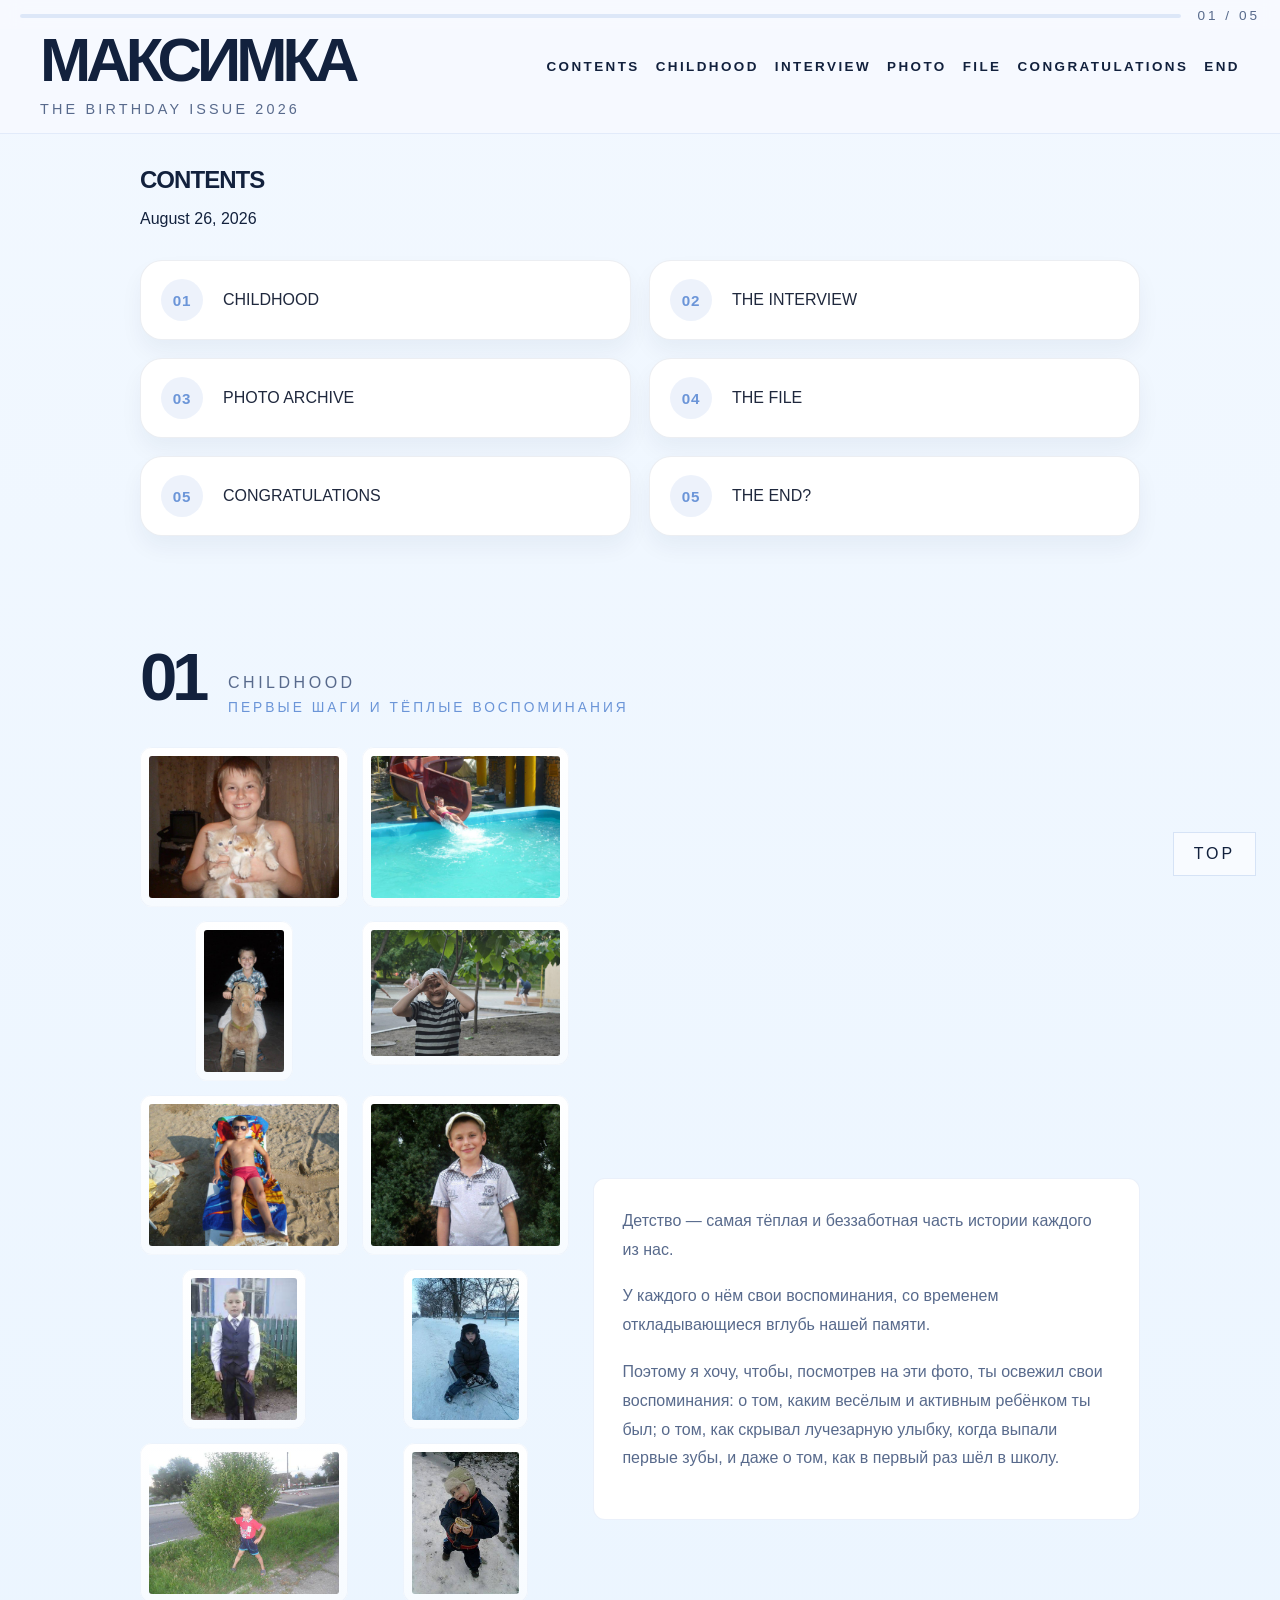
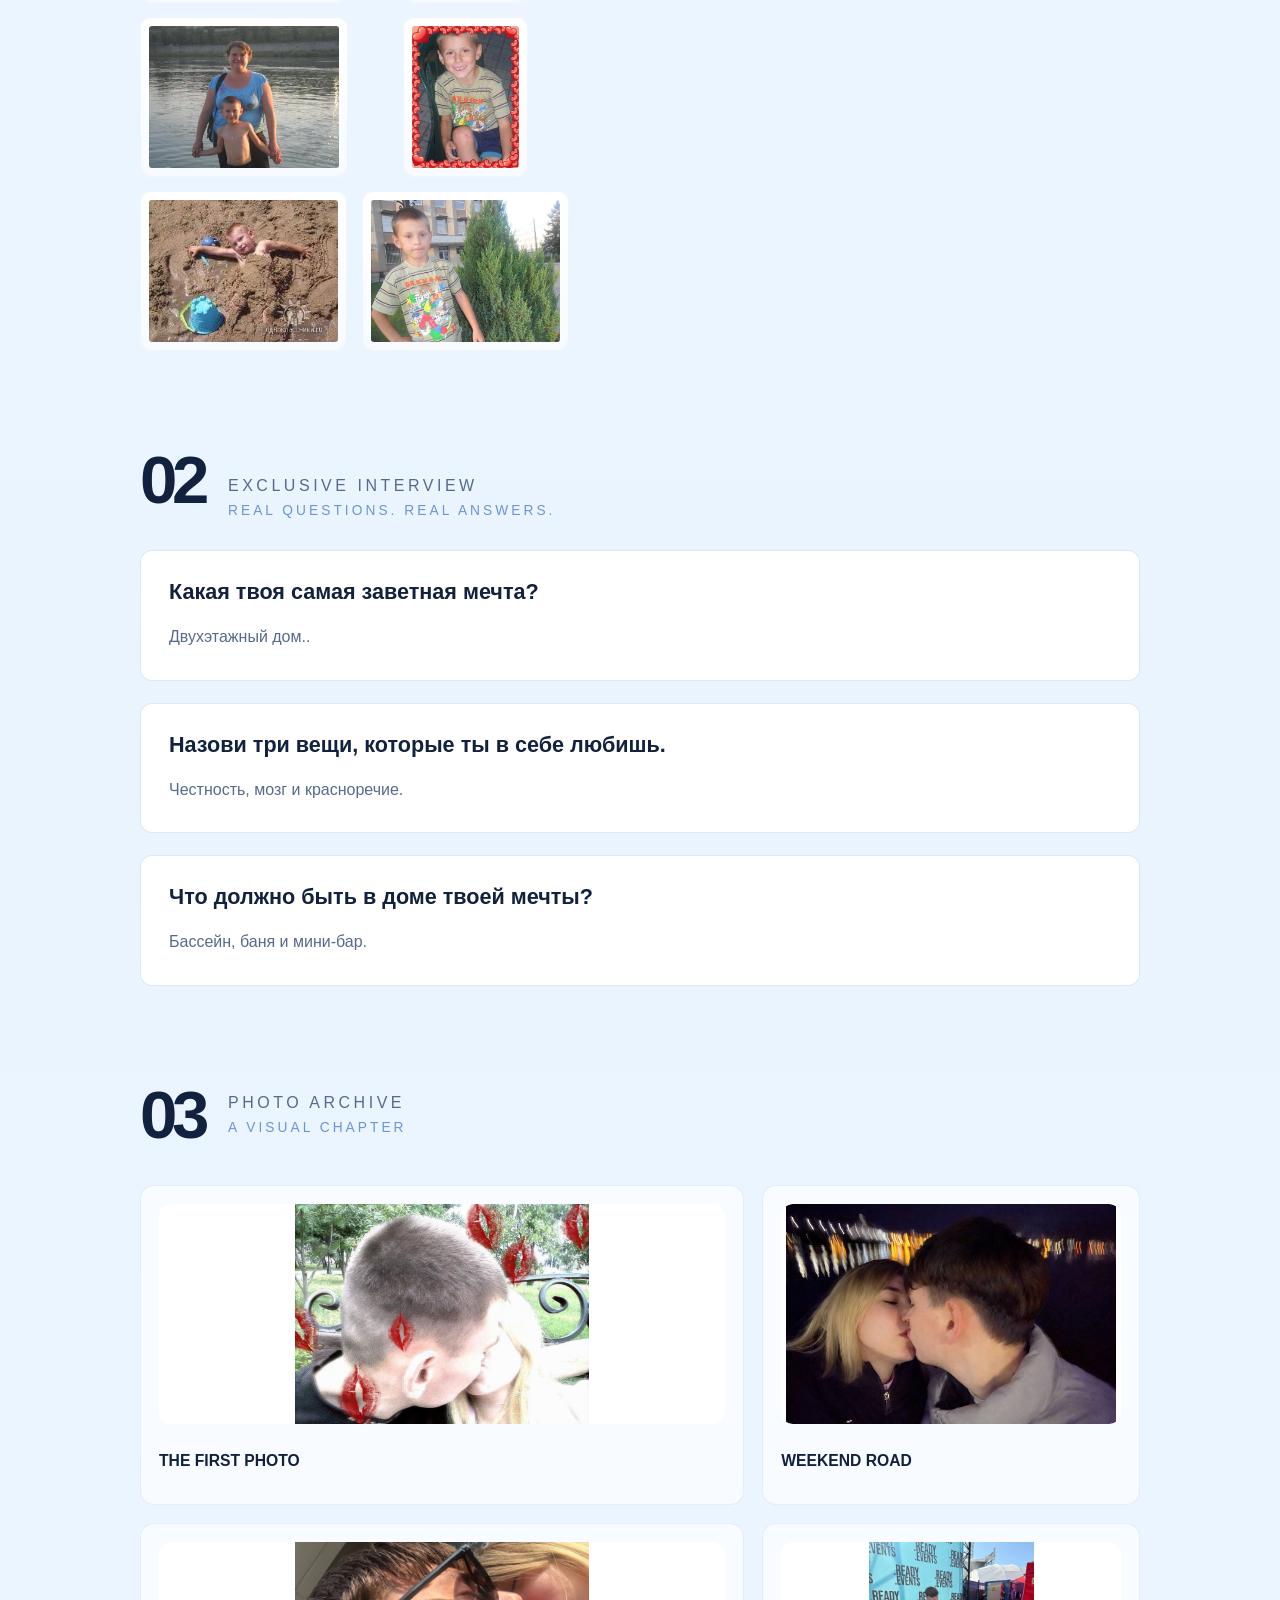
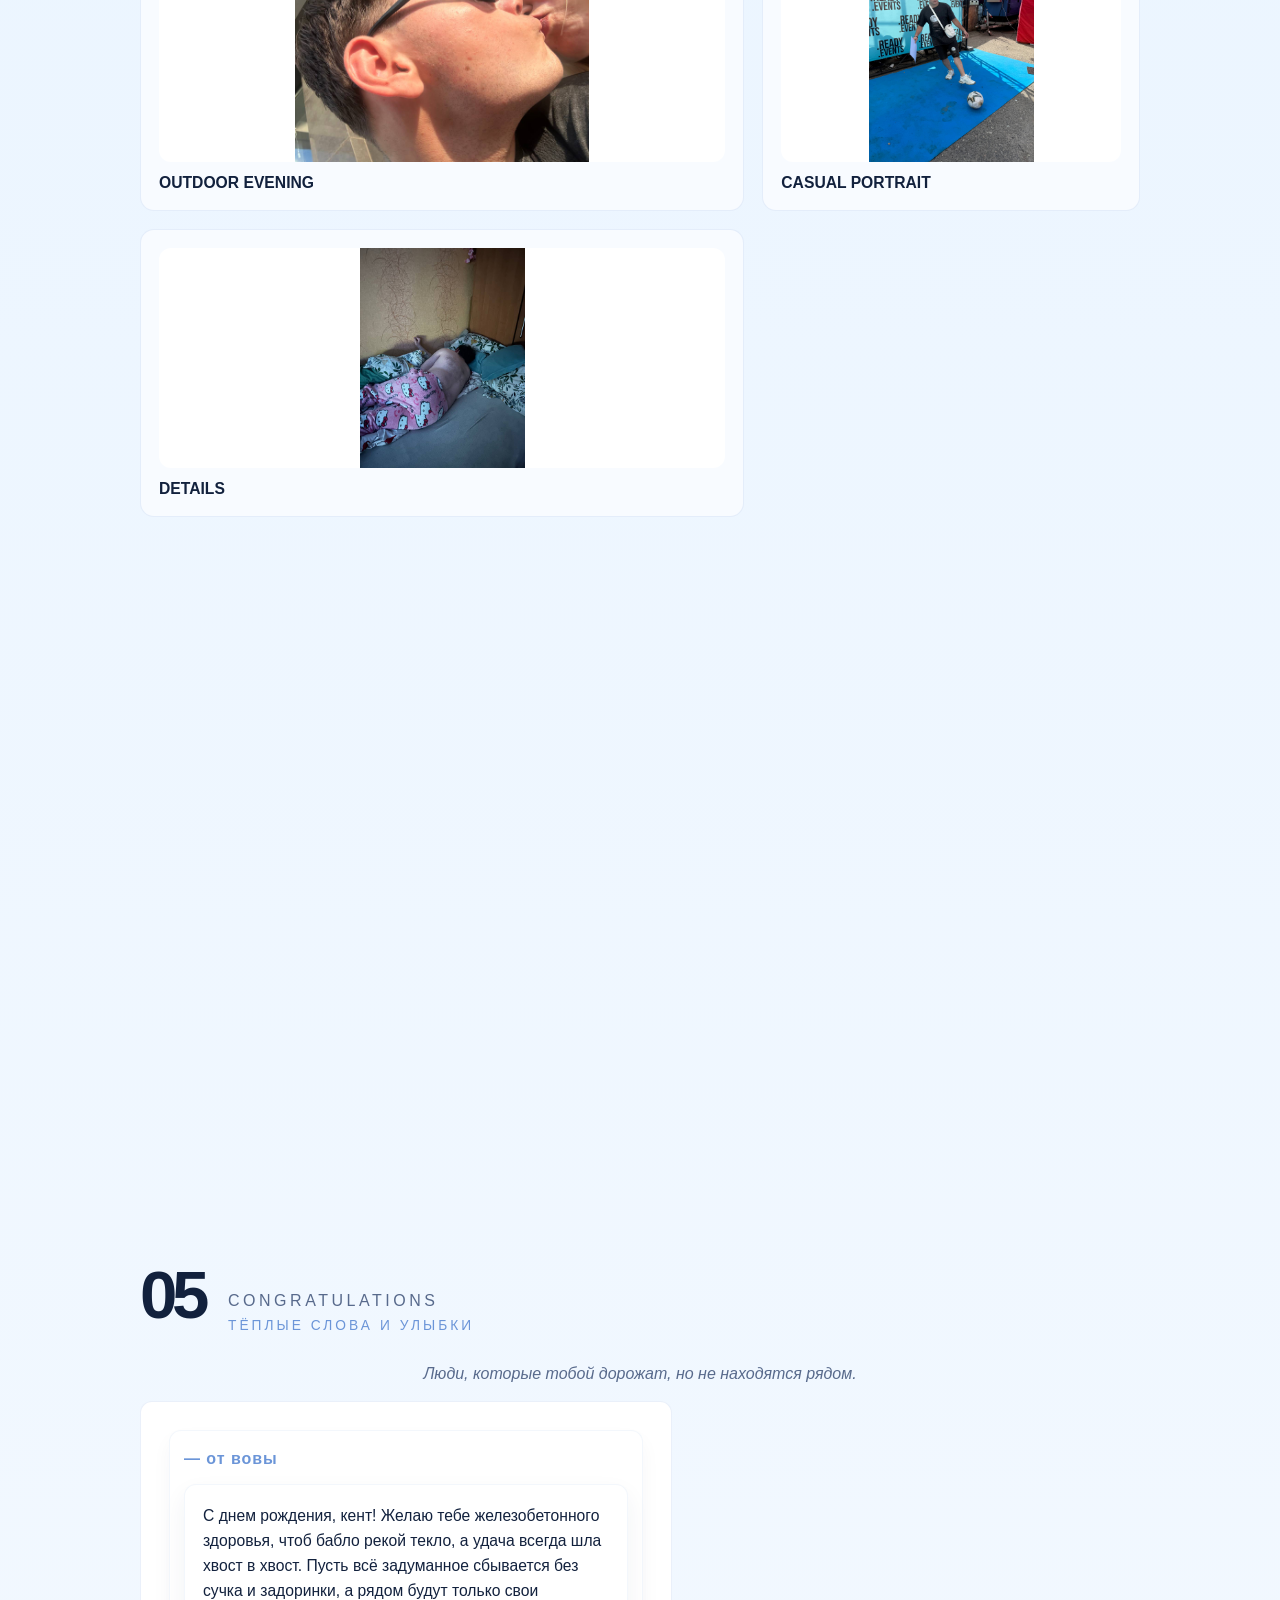
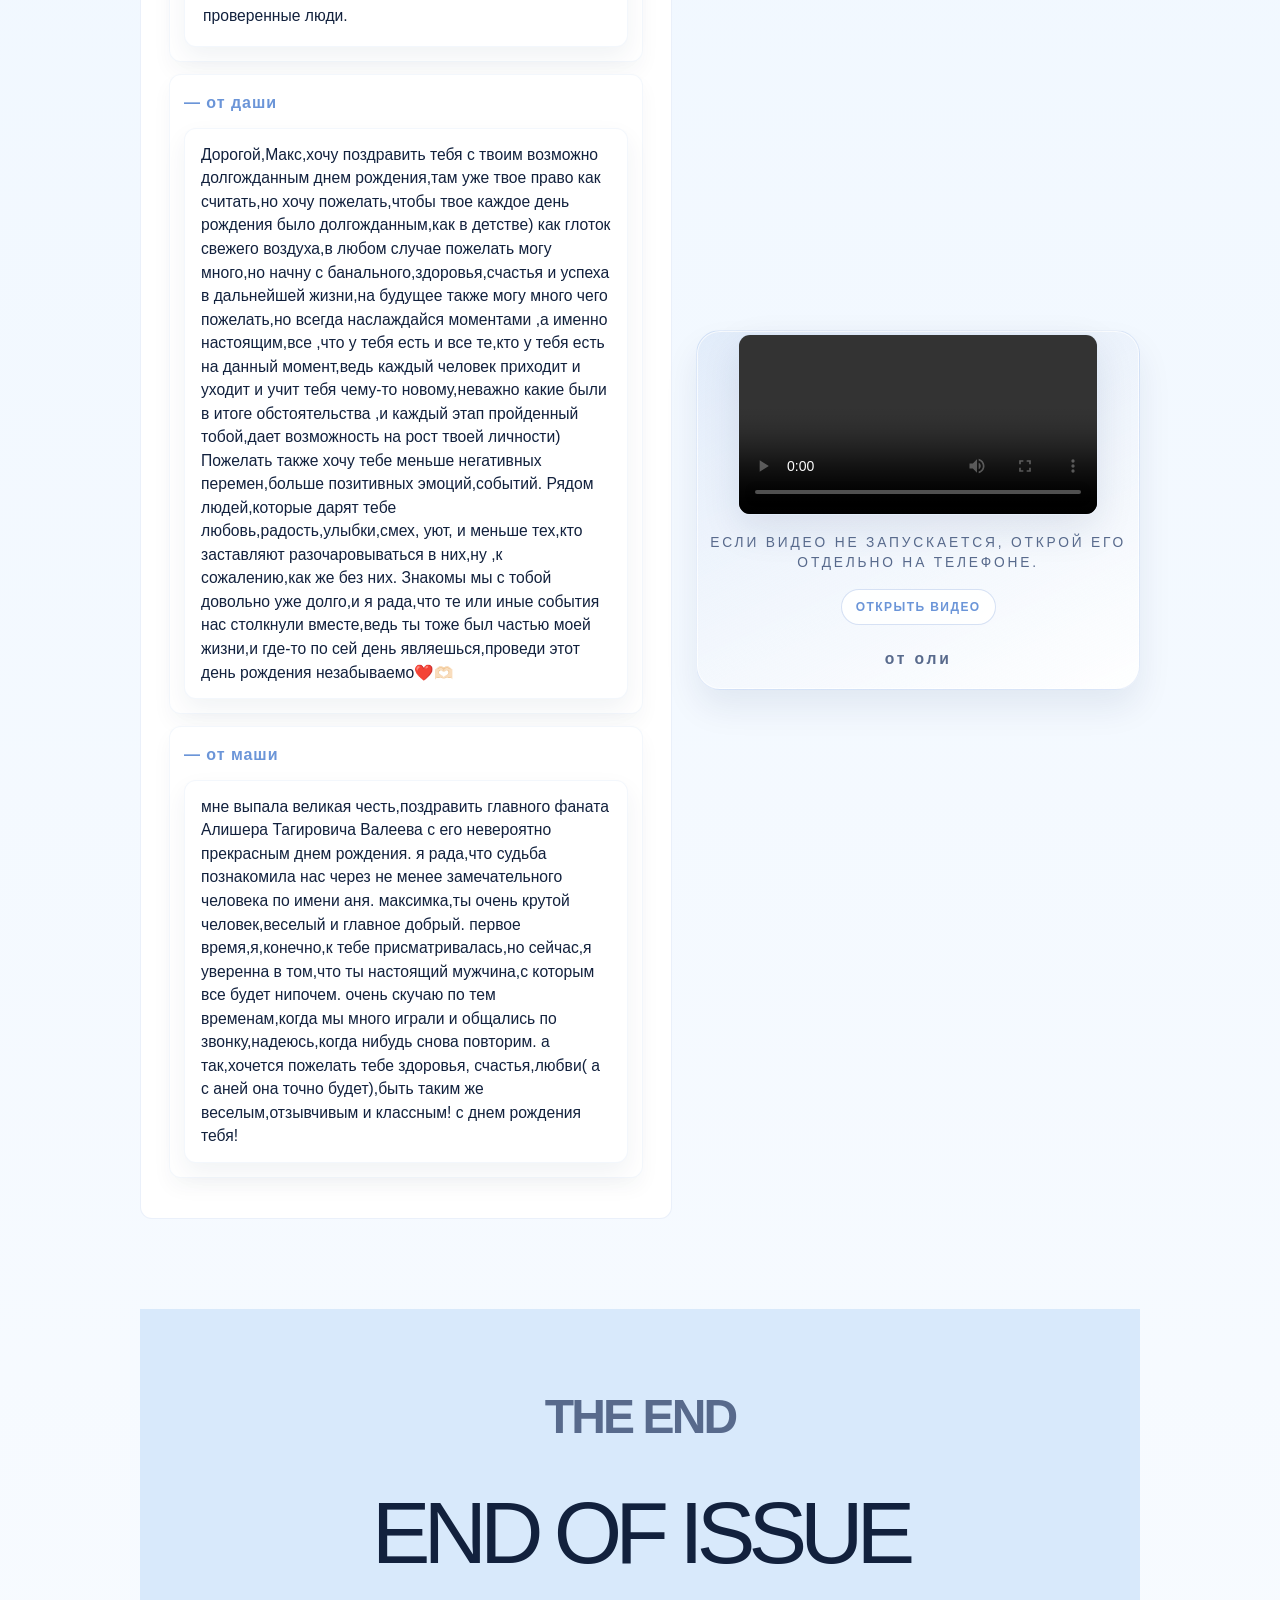
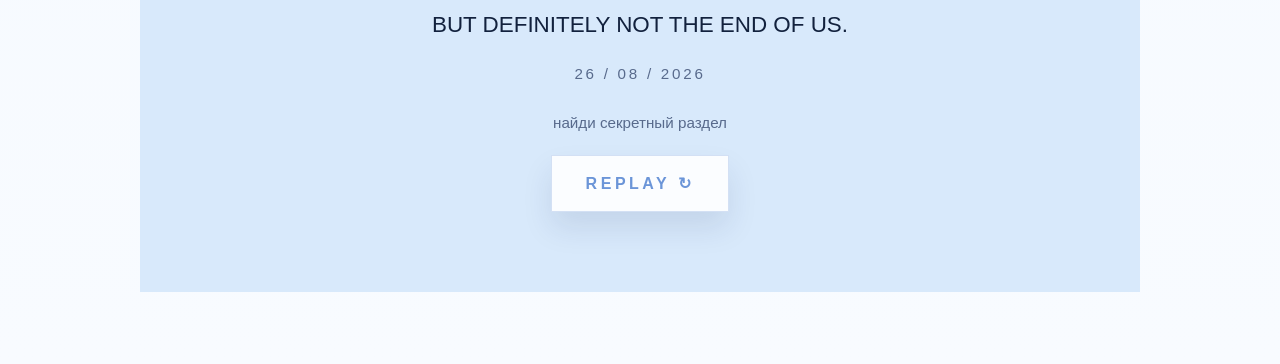
==== page2.html @ a75042a1 "Add files via upload" ====
<!DOCTYPE html>
<html lang="ru">
<head>
  <meta charset="UTF-8">
  <meta name="viewport" content="width=device-width, initial-scale=1.0">
  <title>МАКСИМКА • Digital Magazine</title>
  <link rel="stylesheet" href="styles.css">
</head>
<body class="magazine-page">
  <header class="magazine-header">
    <div class="magazine-brand">
      <span class="brand-label">МАКСИМКА</span>
      <span class="brand-note">THE BIRTHDAY ISSUE 2026</span>
      <span id="secretTrigger" class="secret-trigger" tabindex="0" aria-label="Secret page trigger"></span>
    </div>
    <nav class="magazine-nav">
      <a href="#contents">CONTENTS</a>
      <a href="#childhood">CHILDHOOD</a>
      <a href="#interview">INTERVIEW</a>
      <a href="#photo-archive">PHOTO</a>
      <a href="#the-file">FILE</a>
      <a href="#congratulations">CONGRATULATIONS</a>
      <a href="#end">END</a>
    </nav>
  </header>
    <div class="reading-progress" aria-hidden="true">
    <div class="progress-track">
      <div class="progress-fill"></div>
    </div>
    <div class="progress-label">01 / 05</div>
  </div>
  <main class="magazine">
    <section id="contents" class="section section-contents">
      <div class="section-meta section-meta-no-number">
        <div>
          <p class="section-label">CONTENTS</p>
          <p class="section-date">August 26, 2026</p>
        </div>
      </div>
      <div class="contents-grid">
        <a class="contents-item" href="#childhood"><span>01</span>CHILDHOOD</a>
        <a class="contents-item" href="#interview"><span>02</span>THE INTERVIEW</a>
        <a class="contents-item" href="#photo-archive"><span>03</span>PHOTO ARCHIVE</a>
        <a class="contents-item" href="#the-file"><span>04</span>THE FILE</a>
        <a class="contents-item" href="#congratulations"><span>05</span>CONGRATULATIONS</a>
        <a class="contents-item" href="#end"><span>05</span>THE END?</a>
      </div>
    </section>

    

    <section id="childhood" class="section section-childhood">
      <div class="section-header">
        <span class="section-number">01</span>
        <div>
          <p class="section-label">CHILDHOOD</p>
          <p class="section-tag">Первые шаги и тёплые воспоминания</p>
        </div>
      </div>
      <div class="childhood-grid">
        <div class="childhood-photo gallery">
          <div class="child-media">
            <img src="photo_2026-08-25_00-17-45%20(2).jpg" alt="photo_2026-08-25_00-17-45 (2)" class="childhood-thumb">
            <div class="archive-overlay" aria-hidden="true"></div>
          </div>
          <div class="child-media">
            <img src="photo_2026-08-25_00-17-45%20(3).jpg" alt="photo_2026-08-25_00-17-45 (3)" class="childhood-thumb">
            <div class="archive-overlay" aria-hidden="true"></div>
          </div>
          <div class="child-media">
            <img src="photo_2026-08-25_00-17-45%20(4).jpg" alt="photo_2026-08-25_00-17-45 (4)" class="childhood-thumb">
            <div class="archive-overlay" aria-hidden="true"></div>
          </div>
          <div class="child-media">
            <img src="photo_2026-08-25_00-17-45.jpg" alt="photo_2026-08-25_00-17-45" class="childhood-thumb">
            <div class="archive-overlay" aria-hidden="true"></div>
          </div>
          <div class="child-media">
            <img src="photo_2026-08-25_00-17-46%20(2).jpg" alt="photo_2026-08-25_00-17-46 (2)" class="childhood-thumb">
            <div class="archive-overlay" aria-hidden="true"></div>
          </div>
          <div class="child-media">
            <img src="photo_2026-08-25_00-17-46%20(3).jpg" alt="photo_2026-08-25_00-17-46 (3)" class="childhood-thumb">
            <div class="archive-overlay" aria-hidden="true"></div>
          </div>
          <div class="child-media">
            <img src="photo_2026-08-25_00-17-46%20(4).jpg" alt="photo_2026-08-25_00-17-46 (4)" class="childhood-thumb">
            <div class="archive-overlay" aria-hidden="true"></div>
          </div>
          <div class="child-media">
            <img src="photo_2026-08-25_00-17-46.jpg" alt="photo_2026-08-25_00-17-46" class="childhood-thumb">
            <div class="archive-overlay" aria-hidden="true"></div>
          </div>
          <div class="child-media">
            <img src="photo_2026-08-25_00-17-47%20(2).jpg" alt="photo_2026-08-25_00-17-47 (2)" class="childhood-thumb">
            <div class="archive-overlay" aria-hidden="true"></div>
          </div>
          <div class="child-media">
            <img src="photo_2026-08-25_00-17-47%20(3).jpg" alt="photo_2026-08-25_00-17-47 (3)" class="childhood-thumb">
            <div class="archive-overlay" aria-hidden="true"></div>
          </div>
          <div class="child-media">
            <img src="photo_2026-08-25_00-17-47.jpg" alt="photo_2026-08-25_00-17-47" class="childhood-thumb">
            <div class="archive-overlay" aria-hidden="true"></div>
          </div>
          <div class="child-media">
            <img src="photo_2026-08-25_00-17-48%20(2).jpg" alt="photo_2026-08-25_00-17-48 (2)" class="childhood-thumb">
            <div class="archive-overlay" aria-hidden="true"></div>
          </div>
          <div class="child-media">
            <img src="photo_2026-08-25_00-17-48%20(3).jpg" alt="photo_2026-08-25_00-17-48 (3)" class="childhood-thumb">
            <div class="archive-overlay" aria-hidden="true"></div>
          </div>
          <!-- duplicate removed -->
          <div class="child-media">
            <img src="photo_2026-08-25_00-17-58.jpg" alt="photo_2026-08-25_00-17-58" class="childhood-thumb">
            <div class="archive-overlay" aria-hidden="true"></div>
          </div>
        </div>
        <div class="childhood-text">
          <p>Детство — самая тёплая и беззаботная часть истории каждого из нас.</p>
          <p>У каждого о нём свои воспоминания, со временем откладывающиеся вглубь нашей памяти.</p>
          <p>Поэтому я хочу, чтобы, посмотрев на эти фото, ты освежил свои воспоминания: о том, каким весёлым и активным ребёнком ты был; о том, как скрывал лучезарную улыбку, когда выпали первые зубы, и даже о том, как в первый раз шёл в школу.</p>
        </div>
      </div>
    </section>

    

    <section id="interview" class="section section-interview">
      <div class="section-header">
        <span class="section-number">02</span>
        <div>
          <p class="section-label">EXCLUSIVE INTERVIEW</p>
          <p class="section-tag">REAL QUESTIONS. REAL ANSWERS.</p>
        </div>
      </div>
      <div class="qa-grid">
        <article class="qa-card">
          <h3>Какая твоя самая заветная мечта?</h3>
          <p>Двухэтажный дом..</p>
        </article>
        <article class="qa-card">
          <h3>Назови три вещи, которые ты в себе любишь.</h3>
          <p>Честность, мозг и красноречие.</p>
        </article>
        <article class="qa-card">
          <h3>Что должно быть в доме твоей мечты?</h3>
          <p>Бассейн, баня и мини-бар.</p>
        </article>
      </div>
    </section>

    <section id="photo-archive" class="section section-archive">
      <div class="section-header section-header-wide">
        <span class="section-number">03</span>
        <div>
          <p class="section-label">PHOTO ARCHIVE</p>
          <p class="section-tag">A VISUAL CHAPTER</p>
        </div>
      </div>
      <div class="archive-grid">
        <div class="archive-item large">
          <div class="archive-media">
            <img src="photo_2026-08-25_00-42-51.jpg" alt="photo_2026-08-25_00-42-51" class="archive-thumb">
            <div class="archive-overlay" aria-hidden="true"></div>
          </div>
          <p class="archive-caption">THE FIRST PHOTO</p>
        </div>
        <div class="archive-item medium">
          <div class="archive-media">
            <img src="photo_2026-08-25_00-42-52.jpg" alt="photo_2026-08-25_00-42-52" class="archive-thumb">
            <div class="archive-overlay" aria-hidden="true"></div>
          </div>
          <p class="archive-caption">WEEKEND ROAD</p>
        </div>
        <div class="archive-item small">
          <div class="archive-media">
            <img src="photo_2026-08-25_00-42-52%20(2).jpg" alt="photo_2026-08-25_00-42-52 (2)" class="archive-thumb">
            <div class="archive-overlay" aria-hidden="true"></div>
          </div>
          <p class="archive-caption">OUTDOOR EVENING</p>
        </div>
        <div class="archive-item medium">
          <div class="archive-media">
            <img src="photo_2026-08-12_01-20-05.jpg" alt="photo_2026-08-12_01-20-05" class="archive-thumb">
            <div class="archive-overlay" aria-hidden="true"></div>
          </div>
          <p class="archive-caption">CASUAL PORTRAIT</p>
        </div>
        <div class="archive-item small">
          <div class="archive-media">
            <img src="photo_2026-08-25_00-43-07.jpg" alt="photo_2026-08-25_00-43-07" class="archive-thumb">
            <div class="archive-overlay" aria-hidden="true"></div>
          </div>
          <p class="archive-caption">DETAILS</p>
        </div>
      </div>
    </section>

    <section id="the-file" class="section section-file">
      <div class="section-header">
        <span class="section-number">04</span>
        <div>
          <p class="section-label">THE FILE</p>
          <p class="section-tag">PERSONAL PROFILE</p>
        </div>
      </div>
      <div class="file-grid">
        <div class="file-summary">
          <div class="file-row"><span>NAME</span><strong>МАКСИМКА</strong></div>
          <div class="file-row"><span>STATUS</span><strong>ЗАНЯТ</strong></div>
          <div class="file-row"><span>SPECIAL SKILLS</span><strong>ПОДНИМАТЬ НАСТРОЕНИЕ ЗА ДВЕ СЕКУНДЫ</strong></div>
          <div class="file-row"><span>KNOWN WEAKNESSES</span><strong>АЗАРТ</strong></div>
          <div class="file-row"><span>FAVORITE THINGS</span><strong>МУЗЫКА, ИГРЫ, КОМПЬЮТЕР, ВЕСЕЛЬЕ</strong></div>
          <div class="file-row"><span>THREAT LEVEL</span><strong>ОСОБО МИЛЫЙ</strong></div>
        </div>
        <div class="file-details placeholder">
          <img src="photo_2026-08-25_00-33-14.jpg" alt="Personal dossier photo" class="file-dossier-photo">
        </div>
      </div>
    </section>

    <section id="congratulations" class="section section-greetings">
      <div class="section-header">
        <span class="section-number">05</span>
        <div>
          <p class="section-label">CONGRATULATIONS</p>
          <p class="section-tag">ТЁПЛЫЕ СЛОВА И УЛЫБКИ</p>
        </div>
      </div>
      <div class="greetings-intro">
        <p>Люди, которые тобой дорожат, но не находятся рядом.</p>
      </div>

      <div class="greetings-grid">
        <div class="greetings-copy">
          <div class="congrats-item">
            <div class="congrats-author">— от вовы</div>
            <p class="congrats-text personal-message">С днем рождения, кент! Желаю тебе железобетонного здоровья, чтоб бабло рекой текло, а удача всегда шла хвост в хвост. Пусть всё задуманное сбывается без сучка и задоринки, а рядом будут только свои проверенные люди.</p>
          </div>

          <div class="congrats-item">
            <div class="congrats-author">— от даши</div>
            <p class="congrats-text">Дорогой,Макс,хочу поздравить тебя с твоим возможно долгожданным днем рождения,там уже твое право как считать,но хочу пожелать,чтобы твое каждое день рождения было долгожданным,как в детстве) как глоток свежего воздуха,в любом случае пожелать могу много,но начну с банального,здоровья,счастья и успеха в дальнейшей жизни,на будущее также могу много чего пожелать,но всегда наслаждайся моментами ,а именно настоящим,все ,что у тебя есть и все те,кто у тебя есть на данный момент,ведь каждый человек приходит и уходит и учит тебя чему-то новому,неважно какие были в итоге обстоятельства ,и каждый этап пройденный тобой,дает возможность на рост твоей личности) Пожелать также хочу тебе меньше негативных перемен,больше позитивных эмоций,событий. Рядом людей,которые дарят тебе любовь,радость,улыбки,смех, уют, и меньше тех,кто заставляют разочаровываться в них,ну ,к сожалению,как же без них. Знакомы мы с тобой довольно уже долго,и я рада,что те или иные события нас столкнули вместе,ведь ты тоже был частью моей жизни,и где-то по сей день являешься,проведи этот день рождения незабываемо❤️🫶🏻</p>
          </div>

          <div class="congrats-item">
            <div class="congrats-author">— от маши</div>
            <p class="congrats-text">мне выпала великая честь,поздравить главного фаната Алишера Тагировича Валеева с его невероятно прекрасным днем рождения.
я рада,что судьба познакомила нас через не менее замечательного человека по имени аня. максимка,ты очень крутой человек,веселый и главное добрый. первое время,я,конечно,к тебе присматривалась,но сейчас,я уверенна в том,что ты настоящий мужчина,с которым все будет нипочем. очень скучаю по тем временам,когда мы много играли и общались по звонку,надеюсь,когда нибудь снова повторим. а так,хочется пожелать тебе здоровья, счастья,любви( а с аней она точно будет),быть таким же веселым,отзывчивым и классным! с днем рождения тебя!</p>
          </div>
        </div>
        <div class="greetings-video placeholder">
          <video controls playsinline preload="metadata" class="congrats-video">
            <source src="IMG_1941.MP4" type="video/mp4">
            Ваш браузер не поддерживает встроенное видео.
          </video>
          <p class="video-fallback">Если видео не запускается, открой его отдельно на телефоне.</p>
          <a class="video-download" href="IMG_1941.MP4" target="_blank" rel="noopener">ОТКРЫТЬ ВИДЕО</a>
          <p class="congrats-text video-caption">от оли</p>
        </div>
      </div>
    </section>

    

    <!-- section 'letter' removed as requested -->

    <section id="end" class="section section-end">
      <div class="section-header">
        <div>
          <p class="section-label">THE END</p>
        </div>
      </div>
      <div class="end-content">
        <span class="end-label">END OF ISSUE</span>
        <p class="end-text">BUT DEFINITELY NOT THE END OF US.</p>
        <span class="end-date">26 / 08 / 2026</span>
        <p class="end-note">найди секретный раздел</p>
        <button class="cover-action" onclick="scrollToTop()">REPLAY ↻</button>
      </div>
    </section>

    <section id="secret" class="section section-secret hidden-secret" aria-hidden="true">
      <div class="secret-wrapper">
        <span class="end-label">YOU FOUND IT.</span>
        <p class="end-text">[SECRET MESSAGE]</p>
        <button class="cover-action secret-close" type="button">CLOSE</button>
      </div>
    </section>
  </main>

  <div class="lightbox-overlay" aria-hidden="true" role="dialog" aria-modal="true">
    <div class="lightbox-backdrop"></div>
    <div class="lightbox-shell">
      <button class="lightbox-close" type="button" aria-label="Close">×</button>
      <div class="lightbox-media"></div>
      <div class="lightbox-nav">
        <button class="lightbox-prev" type="button" aria-label="Previous">‹</button>
        <button class="lightbox-next" type="button" aria-label="Next">›</button>
      </div>
    </div>
  </div>
  <button class="top-button" onclick="scrollToTop()">TOP</button>
  <script src="script.js"></script>
</body>
</html>
---- styles.css ----
:root {
  --bg: #eff7ff;
  --surface: #ffffff;
  --surface-soft: #d8e9fb;
  --text: #12213d;
  --text-muted: #586a8c;
  --accent: #6b95d8;
  --accent-soft: rgba(107, 149, 216, 0.18);
  --border: rgba(61, 107, 166, 0.16);
  --shadow: 0 20px 60px rgba(16, 43, 86, 0.12);
}

* {
  box-sizing: border-box;
}

html {
  scroll-behavior: smooth;
}

body {
  margin: 0;
  font-family: 'Inter', 'Segoe UI', Tahoma, Geneva, Verdana, sans-serif;
  color: var(--text);
  background: var(--bg);
}

button,
a {
  font: inherit;
}

body.cover-page {
  min-height: 100vh;
  display: grid;
  place-items: center;
  padding: 40px;
  position: relative;
  overflow: visible;
  background: radial-gradient(circle at top left, rgba(173, 210, 255, 0.45), transparent 28%),
              radial-gradient(circle at 92% 16%, rgba(107, 149, 216, 0.16), transparent 15%),
              linear-gradient(180deg, #eff7ff 0%, #d8e9fb 45%, #eef8ff 100%);
}

.balloons {
  position: absolute;
  inset: 0;
  pointer-events: none;
  z-index: 0;
  filter: drop-shadow(0 18px 34px rgba(16, 43, 86, 0.08));
}

.balloon {
  position: absolute;
  width: 62px;
  height: 86px;
  border-radius: 50% 50% 50% 50%;
  opacity: 0.88;
  box-shadow: inset -10px -9px 18px rgba(255,255,255,0.45), 0 14px 28px rgba(17, 43, 94, 0.12);
  animation: float 7s ease-in-out infinite;
}
.balloon::before {
  content: '';
  position: absolute;
  left: 50%;
  bottom: -18px;
  width: 2px;
  height: 18px;
  background: rgba(255,255,255,0.75);
  transform: translateX(-50%);
}

.cover-frame {
  position: relative;
  z-index: 1;
  width: min(1080px, 100%);
  max-width: 1080px;
  background: linear-gradient(180deg, rgba(255,255,255,0.96), #f8fbff 100%);
  padding: 64px;
  border-radius: 32px;
  box-shadow: 0 30px 80px rgba(16, 43, 86, 0.16);
  border: 1px solid rgba(107,149,216,0.18);
  display: grid;
  gap: 40px;
}

.balloon-1 { background: linear-gradient(180deg, #ff9e9e, #ffcad3); left: 10%; top: 5%; width: 60px; height: 84px; animation-duration: 7.2s; }
.balloon-2 { background: linear-gradient(180deg, #ffd27f, #fff4c8); left: 4%; top: 18%; width: 68px; height: 94px; animation-duration: 8.4s; animation-delay: 0.2s; }
.balloon-3 { background: linear-gradient(180deg, #f4ff94, #f8ffd9); left: 18%; top: 10%; width: 58px; height: 82px; animation-duration: 7.8s; animation-delay: 0.8s; }
.balloon-4 { background: linear-gradient(180deg, #97ffb6, #dafeeb); left: 8%; top: 45%; width: 72px; height: 98px; animation-duration: 9s; animation-delay: 0.4s; }
.balloon-5 { background: linear-gradient(180deg, #8cd1ff, #d9ecff); left: 26%; top: 3%; width: 62px; height: 88px; animation-duration: 8.4s; }
.balloon-6 { background: linear-gradient(180deg, #bc8cff, #ddc8ff); left: 40%; top: 6%; width: 60px; height: 86px; animation-duration: 7.5s; }
.balloon-7 { background: linear-gradient(180deg, #ff9e9e, #ffd6d6); left: 55%; top: 5%; width: 68px; height: 98px; animation-duration: 8.3s; }
.balloon-8 { background: linear-gradient(180deg, #ffb57f, #ffe5c4); left: 68%; top: 2%; width: 60px; height: 86px; animation-duration: 8.6s; }
.balloon-9 { background: linear-gradient(180deg, #fff68c, #fffce3); left: 82%; top: 8%; width: 52px; height: 74px; animation-duration: 7.4s; }
.balloon-10 { background: linear-gradient(180deg, #9dffb3, #dfffe1); left: 94%; top: 14%; width: 60px; height: 86px; animation-duration: 8.7s; }
.balloon-11 { background: linear-gradient(180deg, #95c9ff, #dbe9ff); left: 90%; top: 28%; width: 54px; height: 78px; animation-duration: 9.2s; }
.balloon-12 { background: linear-gradient(180deg, #c8a5ff, #e8dcff); left: 92%; top: 44%; width: 58px; height: 84px; animation-duration: 8.1s; }
.balloon-13 { background: linear-gradient(180deg, #ffb5a2, #ffe1d7); left: 80%; top: 54%; width: 62px; height: 92px; animation-duration: 7.9s; }
.balloon-14 { background: linear-gradient(180deg, #ffdb6a, #fff5c3); left: 72%; top: 74%; width: 68px; height: 98px; animation-duration: 8.8s; }
.balloon-15 { background: linear-gradient(180deg, #bafaaa, #e8fff1); left: 56%; top: 86%; width: 60px; height: 86px; animation-duration: 7.7s; }
.balloon-16 { background: linear-gradient(180deg, #8cc8ff, #daf1ff); left: 40%; top: 88%; width: 64px; height: 94px; animation-duration: 8.5s; }
.balloon-17 { background: linear-gradient(180deg, #d4a3ff, #eedcff); left: 22%; top: 86%; width: 58px; height: 86px; animation-duration: 9.1s; }
.balloon-18 { background: linear-gradient(180deg, #ffbff0, #ffe5ff); left: 6%; top: 78%; width: 60px; height: 88px; animation-duration: 8.2s; }
.balloon-19 { background: linear-gradient(180deg, #fff5a2, #fffbdb); left: 2%; top: 58%; width: 56px; height: 80px; animation-duration: 7.6s; }
.balloon-20 { background: linear-gradient(180deg, #a6ffb6, #dbffdf); left: 12%; top: 64%; width: 60px; height: 86px; animation-duration: 8.9s; }
.balloon-21 { background: linear-gradient(180deg, #9fc6ff, #dce8ff); left: 20%; top: 74%; width: 58px; height: 83px; animation-duration: 7.3s; }

@keyframes float {
  0%, 100% { transform: translateY(0) rotate(-2deg); }
  50% { transform: translateY(-20px) rotate(2deg); }
}

.cover-grid {
  display: grid;
  grid-template-columns: 1.3fr 1fr;
  gap: 42px;
  align-items: end;
}

.secret-trigger {
  position: absolute;
  right: 0.8rem;
  top: 0.8rem;
  width: 1rem;
  height: 1rem;
  opacity: 0.01;
  cursor: pointer;
}

.secret-trigger:hover,
.secret-trigger:focus {
  opacity: 0.28;
  outline: none;
  box-shadow: 0 6px 18px rgba(16,43,86,0.12);
  background: rgba(107,149,216,0.12);
  border-radius: 6px;
}

.secret-trigger:focus-visible {
  opacity: 0.48;
  box-shadow: 0 8px 22px rgba(16,43,86,0.16);
}

.reading-progress {
  position: fixed;
  top: 0;
  left: 0;
  right: 0;
  z-index: 20;
  padding: 8px 20px 6px;
  backdrop-filter: blur(10px);
  background: rgba(247,249,255,0.84);
  display: flex;
  align-items: center;
  gap: 16px;
}

.progress-track {
  flex: 1;
  height: 4px;
  border-radius: 999px;
  background: rgba(107,149,216,0.18);
  overflow: hidden;
}

.progress-fill {
  width: 0%;
  height: 100%;
  background: linear-gradient(90deg, rgba(107,149,216,0.98), rgba(107,149,216,0.65));
  transition: width 0.2s ease;
}

.progress-label {
  font-size: 0.85rem;
  text-transform: uppercase;
  letter-spacing: 0.22em;
  color: var(--text-muted);
}

.lightbox-overlay {
  position: fixed;
  inset: 0;
  display: none;
  align-items: center;
  justify-content: center;
  z-index: 50;
}

.lightbox-overlay.visible {
  display: flex;
}

.lightbox-backdrop {
  position: absolute;
  inset: 0;
  background: rgba(10, 24, 56, 0.72);
}

.lightbox-shell {
  position: relative;
  width: min(92vw, 960px);
  max-height: 90vh;
  padding: 24px;
  border-radius: 28px;
  background: rgba(255,255,255,0.96);
  border: 1px solid rgba(107,149,216,0.16);
  box-shadow: 0 22px 60px rgba(16,43,86,0.18);
  display: grid;
  gap: 18px;
  z-index: 51;
}

.lightbox-close,
.lightbox-prev,
.lightbox-next {
  border: none;
  background: rgba(16,43,86,0.05);
  color: var(--text);
  width: 42px;
  height: 42px;
  border-radius: 50%;
  cursor: pointer;
  font-size: 1.4rem;
}

.lightbox-close {
  position: absolute;
  top: 16px;
  right: 16px;
  width: 36px;
  height: 36px;
  font-size: 1.35rem;
  background: rgba(255,255,255,0.85);
}

.lightbox-media {
  min-height: 420px;
  overflow: hidden;
  display: grid;
  place-items: center;
}

.lightbox-media img,
.lightbox-media .lightbox-placeholder {
  max-width: 100%;
  max-height: 78vh;
  border-radius: 20px;
  object-fit: contain;
}

.lightbox-media .lightbox-placeholder {
  width: 100%;
  min-height: 380px;
  display: grid;
  place-items: center;
  background: linear-gradient(180deg, #f8fbff 0%, #eef7ff 100%);
  border: 1px solid rgba(107,149,216,0.16);
  color: var(--text-muted);
  text-transform: uppercase;
  letter-spacing: 0.22em;
}

.lightbox-nav {
  display: flex;
  justify-content: center;
  gap: 14px;
}

.section-secret {
  padding: 72px 40px;
  margin-top: 40px;
  background: #ffffff;
  border: 1px solid rgba(107,149,216,0.14);
  border-radius: 28px;
  box-shadow: 0 16px 42px rgba(16,43,86,0.08);
}

.hidden-secret {
  display: none;
}

.secret-wrapper {
  display: grid;
  gap: 18px;
  text-align: center;
}

.secret-close {
  justify-self: center;
}

.cover-meta {
  display: grid;
  gap: 14px;
}

.eyebrow {
  display: inline-flex;
  align-items: center;
  margin-bottom: 12px;
  font-size: 0.95rem;
  letter-spacing: 0.28em;
  color: var(--accent);
  text-transform: uppercase;
}

.cover-frame h1 {
  margin: 0;
  font-size: clamp(5rem, 9vw, 7rem);
  line-height: 0.88;
  letter-spacing: -0.11em;
  text-transform: uppercase;
}

.cover-subtitle {
  margin: 16px 0 2px;
  font-size: 1.2rem;
  letter-spacing: 0.28em;
  text-transform: uppercase;
  color: var(--text-muted);
}

.cover-year {
  display: inline-block;
  font-size: 1rem;
  font-weight: 700;
  letter-spacing: 0.32em;
  text-transform: uppercase;
  color: var(--text);
}

.cover-visual {
  display: grid;
  gap: 20px;
  align-content: start;
}

.image-block,
.placeholder {
  min-height: 420px;
  background: linear-gradient(155deg, rgba(107,149,216,0.12), rgba(255,255,255,0.9));
  border: 1px solid rgba(107,149,216,0.14);
  box-shadow: inset 0 0 0 1px rgba(255,255,255,0.7), 0 18px 34px rgba(16, 43, 86, 0.08);
  display: grid;
  place-items: center;
  color: var(--text-muted);
  font-size: 0.98rem;
  letter-spacing: 0.18em;
  text-transform: uppercase;
  border-radius: 24px;
}

/* Front cover image: restore compact size similar to original placeholder */
body.cover-page .image-block img {
  width: 100%;
  height: 420px;
  max-width: 100%;
  object-fit: cover;
  border-radius: 24px;
  display: block;
}

.image-block {
  position: relative;
}

.image-block span {
  letter-spacing: 0.3em;
}

.image-note {
  font-size: 0.88rem;
  color: var(--text-muted);
  text-transform: uppercase;
  letter-spacing: 0.22em;
  letter-spacing: 0.18em;
  padding-left: 6px;
  border-left: 1px solid rgba(107,149,216,0.18);
}

.cover-action {
  width: fit-content;
  border: 1px solid rgba(107,149,216,0.28);
  background: rgba(255,255,255,0.9);
  color: var(--accent);
  padding: 18px 34px;
  text-transform: uppercase;
  letter-spacing: 0.22em;
  font-weight: 700;
  cursor: pointer;
  box-shadow: 0 16px 30px rgba(16, 43, 86, 0.1);
  transition: transform 0.25s ease, background-color 0.25s ease, border-color 0.25s ease, box-shadow 0.25s ease;
}

.cover-action:hover {
  transform: translateY(-2px);
  background: var(--accent-soft);
  color: var(--text);
  border-color: var(--accent);
  box-shadow: 0 20px 32px rgba(16, 43, 86, 0.14);
}

.magazine-page {
  min-height: 100vh;
  background: linear-gradient(180deg, #f2f8ff 0%, #e9f4ff 35%, #f8fbff 100%);
}

.magazine-header {
  position: sticky;
  top: 0;
  z-index: 10;
  display: grid;
  grid-template-columns: auto 1fr;
  align-items: center;
  gap: 24px;
  padding: 24px 40px 16px;
  background: rgba(247,249,255,0.92);
  border-bottom: 1px solid rgba(107,149,216,0.14);
  backdrop-filter: saturate(180%) blur(10px);
}

.magazine-brand {
  display: grid;
  gap: 6px;
}

.brand-label {
  font-size: clamp(2.6rem, 4.8vw, 5.2rem);
  font-weight: 900;
  letter-spacing: -0.08em;
  text-transform: uppercase;
}

.brand-note {
  font-size: 0.82rem;
  color: var(--accent);
  letter-spacing: 0.32em;
  text-transform: uppercase;
}

.magazine-nav {
  display: grid;
  grid-auto-flow: column;
  gap: 22px;
  align-items: center;
  justify-content: flex-end;
}

.magazine-nav a {
  color: var(--text-muted);
  text-decoration: none;
  font-size: 0.84rem;
  letter-spacing: 0.28em;
  text-transform: uppercase;
  font-weight: 600;
  padding-bottom: 8px;
  border-bottom: 1px solid transparent;
  transition: color 0.22s ease, border-color 0.22s ease;
}

.magazine-nav a:hover {
  color: var(--accent);
  border-color: var(--accent);
}

.brand-note {
  font-size: 0.9rem;
  letter-spacing: 0.22em;
  text-transform: uppercase;
  color: var(--text-muted);
}

.magazine-nav {
  display: flex;
  flex-wrap: wrap;
  gap: 16px;
  align-items: center;
}

.magazine-nav a {
  color: var(--text);
  text-decoration: none;
  font-size: 0.84rem;
  letter-spacing: 0.18em;
  text-transform: uppercase;
  transition: color 0.22s ease;
}

.magazine-nav a:hover {
  color: var(--accent);
}

.magazine {
  max-width: 1080px;
  margin: 0 auto;
  padding: 32px 40px 72px;
  display: grid;
  gap: 90px;
}

/* Childhood gallery — no cropping, slightly larger, stylish grid */
.childhood-photo.gallery {
  display: grid;
  grid-template-columns: repeat(auto-fit, minmax(180px, 1fr));
  gap: 14px;
  align-items: start;
  justify-items: center; /* выравнивание превью по центру */
  max-width: 100%;
}

.childhood-thumb {
  width: auto;
  max-width: 100%;
  max-height: 160px; /* ограничение по высоте, чтобы не занимали слишком много места */
  height: auto;
  object-fit: contain; /* не обрезать */
  background: linear-gradient(180deg, #ffffff, #f7fbff);
  padding: 8px;
  border-radius: 14px;
  box-shadow: 0 10px 30px rgba(16,43,86,0.08);
  border: 1px solid rgba(107,149,216,0.08);
  transition: transform 0.18s ease, box-shadow 0.18s ease, filter 0.18s ease;
  cursor: pointer;
  display: block;
}

.childhood-thumb:hover {
  transform: translateY(-6px) scale(1.03);
  box-shadow: 0 26px 50px rgba(16,43,86,0.14);
  filter: saturate(1.05);
}

@media (max-width: 900px) {
  .childhood-thumb { width: 180px; }
}
@media (max-width: 640px) {
  .childhood-photo.gallery { grid-template-columns: repeat(auto-fit, minmax(120px, 1fr)); }
  .childhood-thumb { width: 140px; }
}

/* Personal dossier photo styling */
.file-dossier-photo {
  width: 100%;
  max-width: 300px;
  height: auto;
  border-radius: 14px;
  box-shadow: 0 12px 30px rgba(16,43,86,0.08);
  border: 1px solid rgba(107,149,216,0.08);
  display: block;
  margin: 0 auto;
}

/* Congrats video and message styling */
.greetings-grid {
  display: grid;
  grid-template-columns: 1fr 360px;
  gap: 20px;
  align-items: start;
}
.congrats-video {
  width: 100%;
  max-width: 360px;
  border-radius: 12px;
  box-shadow: 0 14px 38px rgba(16,43,86,0.1);
  border: 1px solid rgba(107,149,216,0.08);
  display: block;
}
.video-fallback {
  margin: 12px 0 0;
  color: var(--text-muted);
  font-size: 0.86rem;
  line-height: 1.45;
  text-align: center;
}
.video-download {
  display: block;
  width: fit-content;
  margin: 10px auto 0;
  padding: 10px 14px;
  border: 1px solid rgba(107,149,216,0.28);
  border-radius: 999px;
  color: var(--accent);
  background: rgba(255,255,255,0.9);
  font-size: 0.75rem;
  font-weight: 700;
  letter-spacing: 0.12em;
  text-decoration: none;
}
.video-caption {
  text-align: center;
  margin-top: 8px;
  color: var(--text-muted);
  font-size: 0.92rem;
  text-transform: none;
}
.greetings-intro {
  margin: 10px 0 18px;
  text-align: center;
  color: var(--text-muted);
  font-style: italic;
  background: transparent;
}

/* Unified congrats text style for message and video caption */
.congrats-text {
  display: block;
  background: #ffffff;
  padding: 14px 16px;
  border-radius: 12px;
  border: 1px solid rgba(107,149,216,0.08);
  box-shadow: 0 10px 24px rgba(16,43,86,0.06);
  color: var(--text);
  line-height: 1.5;
  font-size: 0.98rem;
  text-align: left;
}

.video-caption.congrats-text {
  text-align: center;
  font-weight: 700;
  background: transparent;
  box-shadow: none;
  padding: 8px 0 0 0;
  border: none;
  color: var(--text-muted);
}
.personal-message {
  margin-top: 18px;
  background: #ffffff;
  padding: 18px;
  border-radius: 12px;
  border: 1px solid rgba(107,149,216,0.08);
  box-shadow: 0 10px 24px rgba(16,43,86,0.06);
  color: var(--text);
  line-height: 1.6;
}
.signature {
  margin-top: 8px;
  font-weight: 700;
  color: var(--accent);
  letter-spacing: 0.06em;
}

@media (max-width: 900px) {
  .greetings-grid { grid-template-columns: 1fr; }
  .congrats-video { max-width: 100%; }
}

.section {
  opacity: 0;
  transform: translateY(24px);
  transition: opacity 0.6s ease, transform 0.6s ease;
}

.section.is-visible {
  opacity: 1;
  transform: translateY(0);
}

.section-meta,
.section-header {
  display: flex;
  align-items: flex-end;
  gap: 24px;
  margin-bottom: 32px;
}

.section-meta-no-number {
  display: block;
  align-items: stretch;
  gap: 0;
  margin-bottom: 32px;
}

.section-number {
  font-size: 4.2rem;
  font-weight: 800;
  letter-spacing: -0.08em;
}

.section-label {
  font-size: 1rem;
  text-transform: uppercase;
  letter-spacing: 0.22em;
  color: var(--text-muted);
  margin: 0 0 8px;
}

.section-tag {
  margin: 0;
  color: var(--accent);
  text-transform: uppercase;
  font-size: 0.86rem;
  letter-spacing: 0.22em;
}

.section-contents .section-label {
  font-size: 1.5rem;
  font-weight: 800;
  letter-spacing: -0.04em;
  color: var(--text);
  margin-bottom: 8px;
}

.section-contents .contents-grid {
  display: grid;
  grid-template-columns: repeat(2, minmax(200px, 1fr));
  gap: 18px;
}

.contents-item {
  display: grid;
  grid-template-columns: 46px 1fr;
  gap: 16px;
  align-items: center;
  padding: 18px 20px;
  border-radius: 22px;
  border: 1px solid rgba(16,43,86,0.08);
  background: #ffffff;
  color: rgba(17, 27, 49, 0.94);
  text-decoration: none;
  box-shadow: 0 12px 22px rgba(16,43,86,0.05);
  transition: transform 0.2s ease, box-shadow 0.2s ease, border-color 0.2s ease, background 0.2s ease;
}

.contents-item span {
  display: inline-flex;
  align-items: center;
  justify-content: center;
  width: 42px;
  height: 42px;
  border-radius: 50%;
  background: rgba(107,149,216,0.12);
  font-weight: 800;
  color: var(--accent);
  font-size: 0.95rem;
  letter-spacing: 0.06em;
}

.contents-item:hover {
  transform: translateY(-2px);
  box-shadow: 0 18px 36px rgba(16,43,86,0.08);
  border-color: rgba(107,149,216,0.16);
  background: #ffffff;
}

.contents-item:hover span {
  background: rgba(107,149,216,0.16);
}

.note-grid,
.cover-story-grid,
.file-grid {
  display: grid;
  gap: 24px;
}

.note-grid {
  grid-template-columns: 1.5fr 1fr;
}

.note-copy {
  padding: 28px 28px 26px;
  background: #ffffff;
  border: 1px solid rgba(107,149,216,0.14);
}

.note-lead {
  font-size: clamp(1.7rem, 2.8vw, 2.8rem);
  line-height: 1.05;
  margin: 0 0 24px;
}

.note-copy p {
  margin: 0 0 20px;
  line-height: 1.7;
  color: var(--text-muted);
}

.note-signature {
  display: flex;
  justify-content: space-between;
  gap: 16px;
  font-size: 0.86rem;
  letter-spacing: 0.18em;
  text-transform: uppercase;
  color: var(--text-muted);
}

.cover-story-grid {
  grid-template-columns: 1.4fr 0.9fr;
  align-items: start;
}

.section-childhood {
  padding-top: 12px;
}

.childhood-grid {
  display: grid;
  grid-template-columns: 1.1fr 1.4fr;
  gap: 24px;
  align-items: center;
}

.childhood-photo {
  min-height: auto;
}

.childhood-text {
  padding: 28px;
  background: #ffffff;
  border: 1px solid rgba(107,149,216,0.14);
  color: var(--text-muted);
  line-height: 1.8;
}

.childhood-text p {
  margin: 0 0 18px;
}

.section-greetings {
  padding-top: 12px;
}

.greetings-grid {
  display: grid;
  grid-template-columns: 1.2fr 1fr;
  gap: 24px;
  align-items: center;
}

.greetings-copy {
  padding: 28px;
  background: #ffffff;
  border: 1px solid rgba(107,149,216,0.14);
  color: var(--text-muted);
  line-height: 1.8;
}

.greetings-copy p {
  margin: 0 0 18px;
}

.greetings-copy p:last-child {
  margin-bottom: 0;
}

.greetings-video {
  min-height: 360px;
}

.cover-story-main {
  min-height: 520px;
}

.cover-story-aside {
  display: grid;
  gap: 18px;
  grid-template-columns: 1fr;
}

.mini-photo {
  min-height: 150px;
}

.cover-story-text {
  padding: 26px;
  background: #f8fbff;
  border: 1px solid rgba(107,149,216,0.14);
  color: var(--text-muted);
  line-height: 1.8;
}

.cover-story-text p {
  margin: 0 0 18px;
}

.qa-grid {
  display: grid;
  gap: 22px;
}

.qa-card {
  padding: 28px;
  border: 1px solid var(--border);
  background: #ffffff;
}

.qa-card h3 {
  margin: 0 0 18px;
  font-size: 1.35rem;
  line-height: 1.2;
}

.qa-card p {
  margin: 0;
  color: var(--text-muted);
  line-height: 1.8;
}

.archive-grid {
  display: grid;
  grid-template-columns: 1.6fr 1fr;
  gap: 18px;
}

.archive-thumb {
  width: 100%;
  height: auto;
  max-height: 220px;
  border-radius: 10px;
  display: block;
  object-fit: contain;
  cursor: pointer;
  transition: transform 0.22s ease, box-shadow 0.22s ease;
}

.archive-thumb:hover {
  transform: translateY(-4px);
  box-shadow: 0 12px 34px rgba(16,43,86,0.08);
}

.archive-caption {
  margin: 8px 0 0;
  font-size: 0.95rem;
  color: var(--text-muted);
}

/* media wrapper and overlay for hover darkening */
.archive-media {
  position: relative;
  border-radius: 12px;
  overflow: hidden;
  background: #ffffff;
}

.archive-overlay {
  position: absolute;
  inset: 0;
  background: rgba(0,0,0,0);
  transition: background 0.22s ease;
  pointer-events: none;
}

.archive-item:hover .archive-overlay {
  background: rgba(0,0,0,0.16);
}

/* Make sure images inside frames are rounded too */
.archive-media .archive-thumb {
  border-radius: 12px;
}

/* child media uses same visual treatment as archive */
.child-media {
  position: relative;
  border-radius: 12px;
  overflow: hidden;
  background: #ffffff;
}

.child-media .childhood-thumb {
  border-radius: 12px;
  display: block;
  width: 100%;
  height: auto;
  object-fit: contain;
}

.child-media .archive-overlay {
  position: absolute;
  inset: 0;
  background: rgba(0,0,0,0);
  transition: background 0.22s ease;
  pointer-events: none;
}

.child-media:hover .archive-overlay {
  background: rgba(0,0,0,0.16);
}

.archive-item {
  position: relative;
  display: grid;
  align-items: start;
  padding: 18px;
  border: 1px solid rgba(107,149,216,0.14);
  background: #f8fbff;
  min-height: 120px;
}

.archive-item {
  border-radius: 14px;
  overflow: hidden;
}

.archive-item.large {
  min-height: 320px;
}

.archive-item.medium {
  min-height: 200px;
}

.archive-item.small {
  min-height: 140px;
}

.archive-item span,
.file-details span {
  letter-spacing: 0.3em;
  text-transform: uppercase;
  font-size: 0.75rem;
  color: var(--text-muted);
}

.archive-item p,
.file-details p {
  margin: 12px 0 0;
  font-size: 0.98rem;
  color: var(--text);
  font-weight: 700;
}

.file-grid {
  grid-template-columns: 1fr 1fr;
  align-items: start;
}

.file-summary {
  padding: 28px;
  background: #ffffff;
  border: 1px solid rgba(107,149,216,0.14);
  display: grid;
  gap: 16px;
  border-radius: 12px;
}

.file-row {
  display: grid;
  grid-template-columns: 0.95fr 1.4fr;
  gap: 12px;
  align-items: baseline;
  font-size: 0.92rem;
}

.file-row span {
  color: var(--text-muted);
  letter-spacing: 0.14em;
  text-transform: uppercase;
}

.file-row strong {
  font-size: 1.05rem;
  letter-spacing: -0.02em;
  font-weight: 700;
}

.file-details {
  padding: 18px;
  background: #f8fbff;
  border: 1px solid rgba(107,149,216,0.14);
  min-height: auto;
}

.timeline-list {
  display: grid;
  gap: 24px;
}

.timeline-item {
  display: grid;
  gap: 12px;
  padding: 24px;
  border: 1px solid var(--border);
  background: #ffffff;
}

.timeline-date {
  color: var(--accent);
  font-size: 0.82rem;
  letter-spacing: 0.24em;
  text-transform: uppercase;
}

.timeline-item h4 {
  margin: 0;
  font-size: 1.15rem;
}

.timeline-item p {
  margin: 0;
  color: var(--text-muted);
  line-height: 1.7;
}

.section-letter {
  padding: 44px;
  background: #f8fbff;
  border: 1px solid rgba(107,149,216,0.14);
}

.letter-copy {
  max-width: 780px;
}

.letter-copy p {
  margin: 0;
  font-size: clamp(1.35rem, 2.2vw, 1.7rem);
  line-height: 1.7;
  letter-spacing: 0.01em;
  color: var(--text);
}

.section-end {
  padding: 80px 40px;
  background: #d8e9fb;
  color: var(--text);
  display: grid;
  place-items: center;
  text-align: center;
}

.end-content {
  max-width: 560px;
  display: grid;
  gap: 24px;
}

.end-label {
  font-size: clamp(3.5rem, 7vw, 5.5rem);
  text-transform: uppercase;
  letter-spacing: -0.08em;
}

.end-text {
  margin: 0;
  font-size: 1.4rem;
  line-height: 1.5;
}

.end-date {
  font-size: 0.95rem;
  letter-spacing: 0.18em;
  text-transform: uppercase;
  color: var(--text-muted);
}

.end-note {
  margin: 8px 0 0;
  color: var(--text-muted);
  font-size: 0.95rem;
}
.end-note a {
  color: var(--accent);
  text-decoration: none;
  border-bottom: 1px dashed rgba(107,149,216,0.28);
}

/* End section — larger THE END and centered replay button */
.section-end .section-label {
  font-size: 3rem;
  font-weight: 900;
  letter-spacing: -0.06em;
  margin: 0 0 6px;
}

.section-end .cover-action {
  justify-self: center;
}

/* congrats items separation */
.congrats-item {
  padding: 14px;
  margin-bottom: 12px;
  background: #ffffff;
  border: 1px solid rgba(107,149,216,0.08);
  border-radius: 12px;
  box-shadow: 0 10px 20px rgba(16,43,86,0.04);
}
.congrats-author {
  font-weight: 800;
  color: var(--accent);
  margin-bottom: 10px;
  letter-spacing: 0.06em;
}

/* Ensure common text boxes have rounded corners */
.file-details,
.greetings-copy,
.childhood-text,
.note-copy,
.cover-story-text,
.qa-card,
.letter-copy {
  border-radius: 12px;
}

.top-button {
  position: fixed;
  right: 24px;
  bottom: 24px;
  border: 1px solid rgba(107,149,216,0.24);
  background: #f8fbff;
  color: var(--text);
  padding: 12px 20px;
  text-transform: uppercase;
  letter-spacing: 0.18em;
  cursor: pointer;
  z-index: 11;
  transition: transform 0.23s ease, box-shadow 0.23s ease;
}

.top-button:hover {
  transform: translateY(-2px);
  box-shadow: 0 12px 24px rgba(17,17,17,0.12);
}

.section-header-wide {
  align-items: center;
}

@media (max-width: 1024px) {
  .cover-grid,
  .note-grid,
  .cover-story-grid,
  .childhood-grid,
  .greetings-grid,
  .archive-grid,
  .file-grid {
    grid-template-columns: 1fr;
  }

  .magazine-header {
    flex-direction: column;
    align-items: flex-start;
  }

  .magazine-nav {
    justify-content: flex-start;
  }

  .archive-item { overflow: hidden; }
  .archive-img {
    width: 100%;
    height: 260px;
    object-fit: cover;
    border-radius: 14px;
    display: block;
    box-shadow: 0 12px 34px rgba(16,43,86,0.08);
    border: 1px solid rgba(107,149,216,0.06);
  }
}

@media (max-width: 800px) {
  .archive-img { height: 180px; }
}

@media (max-width: 720px) {
  .cover-frame {
    padding: 28px;
  }

  .cover-grid {
    gap: 28px;
  }

  .section-number {
    font-size: 3rem;
  }

  .magazine {
    padding: 24px 20px 60px;
  }

  .contents-grid {
    grid-template-columns: 1fr;
  }

  .magazine-nav a {
    font-size: 0.78rem;
  }

  .note-grid,
  .cover-story-grid,
  .childhood-grid,
  .greetings-grid,
  .archive-grid,
  .file-grid {
    gap: 18px;
  }

  .note-copy,
  .file-summary,
  .file-details,
  .archive-item,
  .qa-card,
  .timeline-item {
    padding: 22px;
  }
}

/* Secret page specific styles */
body.secret-page .cover-frame {
  max-width: 900px;
  padding: 48px;
  border-radius: 20px;
}

/* Prevent sticky header from overlapping the secret image */
body.secret-page .cover-frame { margin-top: 84px; }

@media (max-width: 720px) {
  body.secret-page .cover-frame { margin-top: 64px; }
}

body.secret-page .cover-grid {
  grid-template-columns: 1fr;
  gap: 28px;
  align-items: center;
  text-align: center;
}

body.secret-page .cover-meta {
  display: grid;
  gap: 10px;
  justify-items: center;
}

body.secret-page .eyebrow {
  font-size: 0.9rem;
  color: var(--accent);
  letter-spacing: 0.3em;
}

body.secret-page h1 {
  font-size: clamp(2.4rem, 6vw, 4rem);
  line-height: 1.02;
  margin: 0;
}

body.secret-page .cover-subtitle {
  margin: 6px 0 0;
  font-size: 1rem;
  color: var(--text-muted);
  letter-spacing: 0.28em;
}

body.secret-page .cover-visual {
  align-items: center;
}

body.secret-page .image-block {
  width: 100%;
  padding: 0;
  border-radius: 0;
  box-shadow: none;
}

body.secret-page .image-block span {
  font-size: 1.1rem;
  color: var(--text-muted);
}

body.secret-page .image-block img {
  width: auto;
  height: calc(62vh);
  max-height: 72vh;
  max-width: 420px;
  object-fit: contain;
  border-radius: 12px;
  display: block;
  margin: 0 auto;
}

/* keep adequate spacing so nothing overlaps */
body.secret-page .cover-frame { padding-bottom: 28px; }
body.secret-page .cover-visual { margin-top: 8px; }

/* Ensure header and content do not overlap the image */
body.secret-page .cover-meta { z-index: 2; background: transparent; }
body.secret-page .cover-frame { overflow: visible; }
body.secret-page .cover-visual { z-index: 1; }

/* Make sure lightbox overlays everything */
.lightbox-overlay { z-index: 9999; }

body.secret-page .image-note {
  margin-top: 8px;
  color: var(--text-muted);
}

body.secret-page .cover-action {
  margin: 12px auto 0;
  display: inline-block;
  padding: 12px 26px;
  border-radius: 999px;
}

@media (max-width: 720px) {
  body.secret-page .cover-frame { padding: 28px; }
  body.secret-page .image-block { min-height: 320px; }
}

@media (max-width: 600px) {
  body {
    overflow-x: hidden;
    font-size: 15px;
  }

  body.cover-page {
    display: block;
    min-height: 100svh;
    padding: 16px;
  }

  body.cover-page .cover-frame {
    width: 100%;
    padding: 24px 18px;
    border-radius: 20px;
    gap: 26px;
  }

  .cover-grid,
  body.secret-page .cover-grid {
    grid-template-columns: 1fr;
    gap: 24px;
  }

  .cover-frame h1 {
    font-size: clamp(3.2rem, 18vw, 5.2rem);
  }

  body.secret-page h1 {
    font-size: clamp(2rem, 11vw, 3.2rem);
  }

  body.cover-page .image-block,
  body.cover-page .image-block img {
    height: auto;
    min-height: 0;
    max-height: 56svh;
  }

  body.secret-page .cover-frame {
    width: 100%;
    margin-top: 54px;
    padding: 24px 18px;
    border-radius: 18px;
  }

  body.secret-page .image-block {
    min-height: 0;
  }

  body.secret-page .image-block img {
    width: 100%;
    height: auto;
    max-width: 100%;
    max-height: 58svh;
  }

  .magazine-header {
    position: sticky;
    padding: 14px 14px 10px;
    gap: 12px;
    grid-template-columns: 1fr;
  }

  .magazine-brand {
    gap: 2px;
  }

  .brand-label {
    font-size: clamp(2rem, 10vw, 3rem);
  }

  .brand-note {
    font-size: 0.66rem;
    letter-spacing: 0.18em;
  }

  .magazine-nav {
    width: calc(100vw - 28px);
    flex-wrap: nowrap;
    gap: 8px;
    justify-content: flex-start;
    overflow-x: auto;
    overscroll-behavior-x: contain;
    scrollbar-width: none;
    padding-bottom: 3px;
  }

  .magazine-nav::-webkit-scrollbar {
    display: none;
  }

  .magazine-nav a {
    flex: 0 0 auto;
    min-height: 40px;
    display: inline-flex;
    align-items: center;
    padding: 0 8px;
    font-size: 0.68rem;
    letter-spacing: 0.12em;
    white-space: nowrap;
  }

  .reading-progress {
    padding: 6px 12px 5px;
    gap: 10px;
  }

  .progress-label {
    font-size: 0.65rem;
    letter-spacing: 0.12em;
  }

  .magazine {
    width: 100%;
    padding: 24px 14px 56px;
    gap: 56px;
  }

  .section-meta,
  .section-header {
    align-items: flex-start;
    gap: 12px;
    margin-bottom: 20px;
  }

  .section-number {
    flex: 0 0 auto;
    font-size: 2.7rem;
    line-height: 0.9;
  }

  .section-label {
    font-size: 0.8rem;
    letter-spacing: 0.14em;
    line-height: 1.35;
  }

  .section-tag {
    font-size: 0.68rem;
    letter-spacing: 0.12em;
    line-height: 1.4;
  }

  .section-contents .section-label {
    font-size: 1.15rem;
  }

  .section-contents .contents-grid,
  .contents-grid {
    grid-template-columns: 1fr;
    gap: 10px;
  }

  .contents-item {
    grid-template-columns: 38px 1fr;
    gap: 12px;
    min-height: 58px;
    padding: 10px 12px;
    border-radius: 14px;
    font-size: 0.82rem;
    letter-spacing: 0.08em;
  }

  .contents-item span {
    width: 36px;
    height: 36px;
    font-size: 0.8rem;
  }

  .childhood-grid,
  .greetings-grid,
  .archive-grid,
  .file-grid,
  .note-grid,
  .cover-story-grid {
    grid-template-columns: 1fr;
    gap: 14px;
  }

  .childhood-photo.gallery {
    grid-template-columns: repeat(2, minmax(0, 1fr));
    gap: 8px;
  }

  .child-media .childhood-thumb {
    width: 100%;
    max-height: 180px;
    padding: 4px;
  }

  .childhood-text,
  .greetings-copy,
  .file-summary,
  .file-details,
  .archive-item,
  .qa-card,
  .note-copy,
  .cover-story-text {
    padding: 18px;
  }

  .childhood-text,
  .greetings-copy {
    line-height: 1.65;
  }

  .greetings-copy {
    padding: 10px;
  }

  .congrats-item {
    padding: 12px;
    margin-bottom: 10px;
  }

  .congrats-text,
  .personal-message {
    padding: 12px;
    font-size: 0.94rem;
    line-height: 1.55;
    overflow-wrap: anywhere;
  }

  .file-row {
    grid-template-columns: 1fr;
    gap: 4px;
  }

  .file-row strong {
    font-size: 0.98rem;
    line-height: 1.35;
  }

  .archive-item,
  .archive-item.large,
  .archive-item.medium,
  .archive-item.small {
    min-height: 0;
  }

  .archive-item {
    padding: 12px;
  }

  .archive-thumb {
    max-height: 260px;
  }

  .greetings-video {
    min-height: 0;
    padding: 14px;
  }

  .congrats-video {
    max-width: 100%;
  }

  .section-end {
    padding: 56px 18px;
  }

  .section-end .section-label {
    font-size: 2.2rem;
  }

  .end-label {
    font-size: clamp(2.8rem, 15vw, 4.2rem);
  }

  .end-text {
    font-size: 1.1rem;
  }

  .cover-action {
    max-width: 100%;
    padding: 14px 20px;
    font-size: 0.78rem;
    letter-spacing: 0.14em;
  }

  .top-button {
    right: 12px;
    bottom: 12px;
    padding: 10px 14px;
    font-size: 0.7rem;
    letter-spacing: 0.12em;
  }

  .lightbox-shell {
    width: calc(100vw - 24px);
    max-height: 92svh;
    padding: 14px;
    border-radius: 18px;
  }

  .lightbox-media {
    min-height: 220px;
  }

  .lightbox-media img,
  .lightbox-media .lightbox-placeholder {
    max-height: 70svh;
    border-radius: 12px;
  }
}
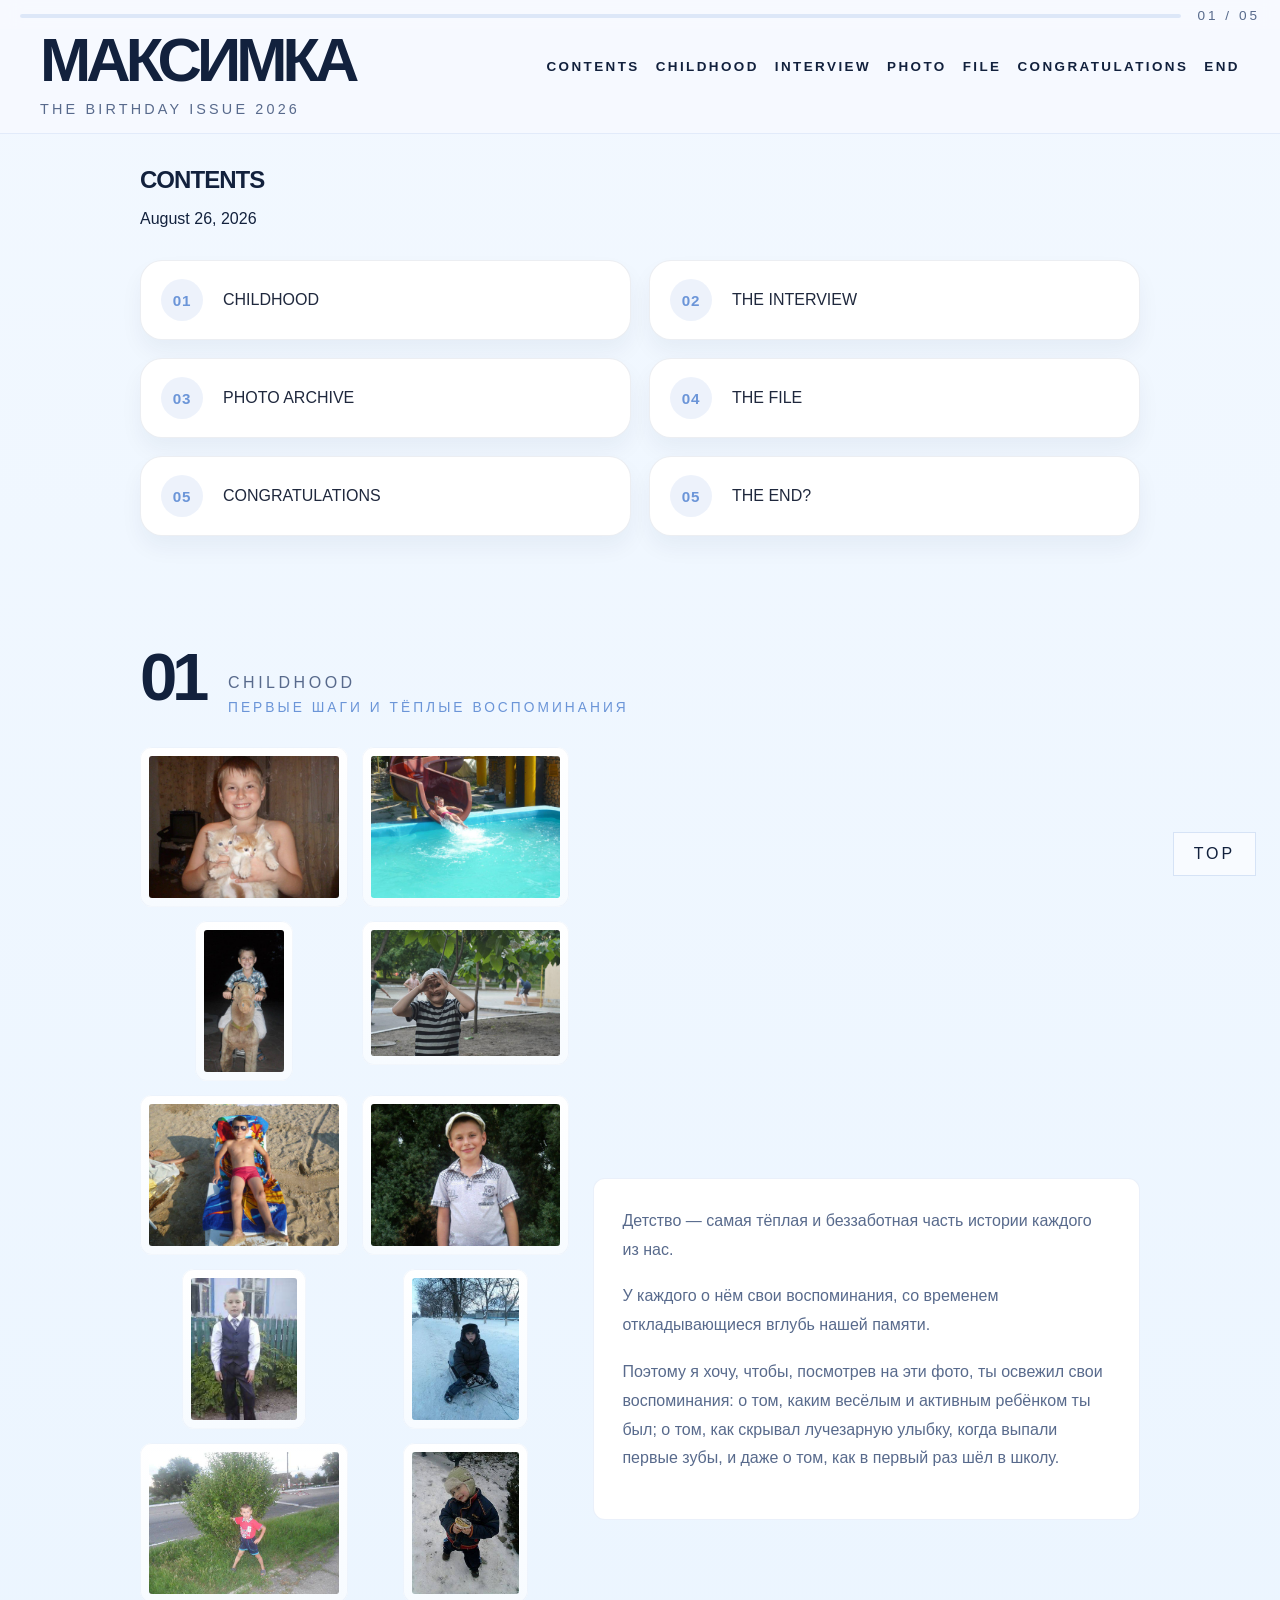
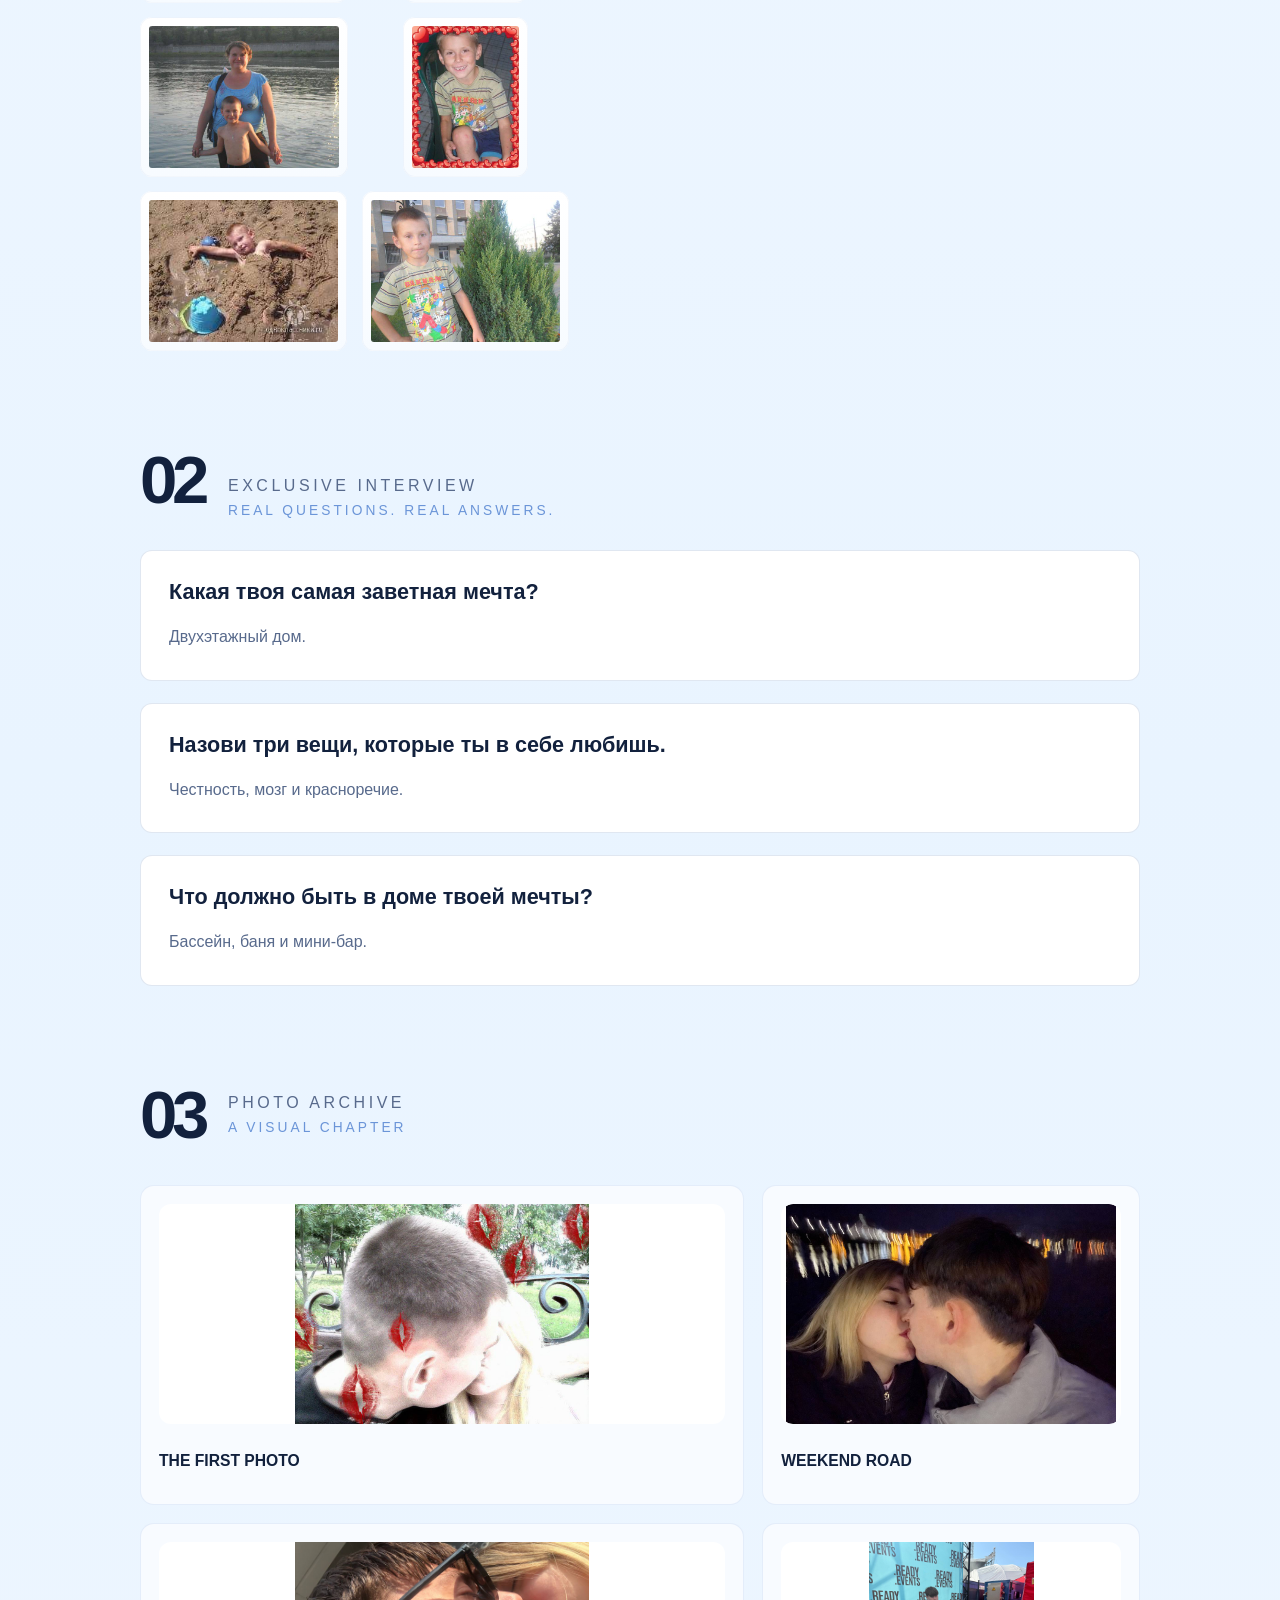
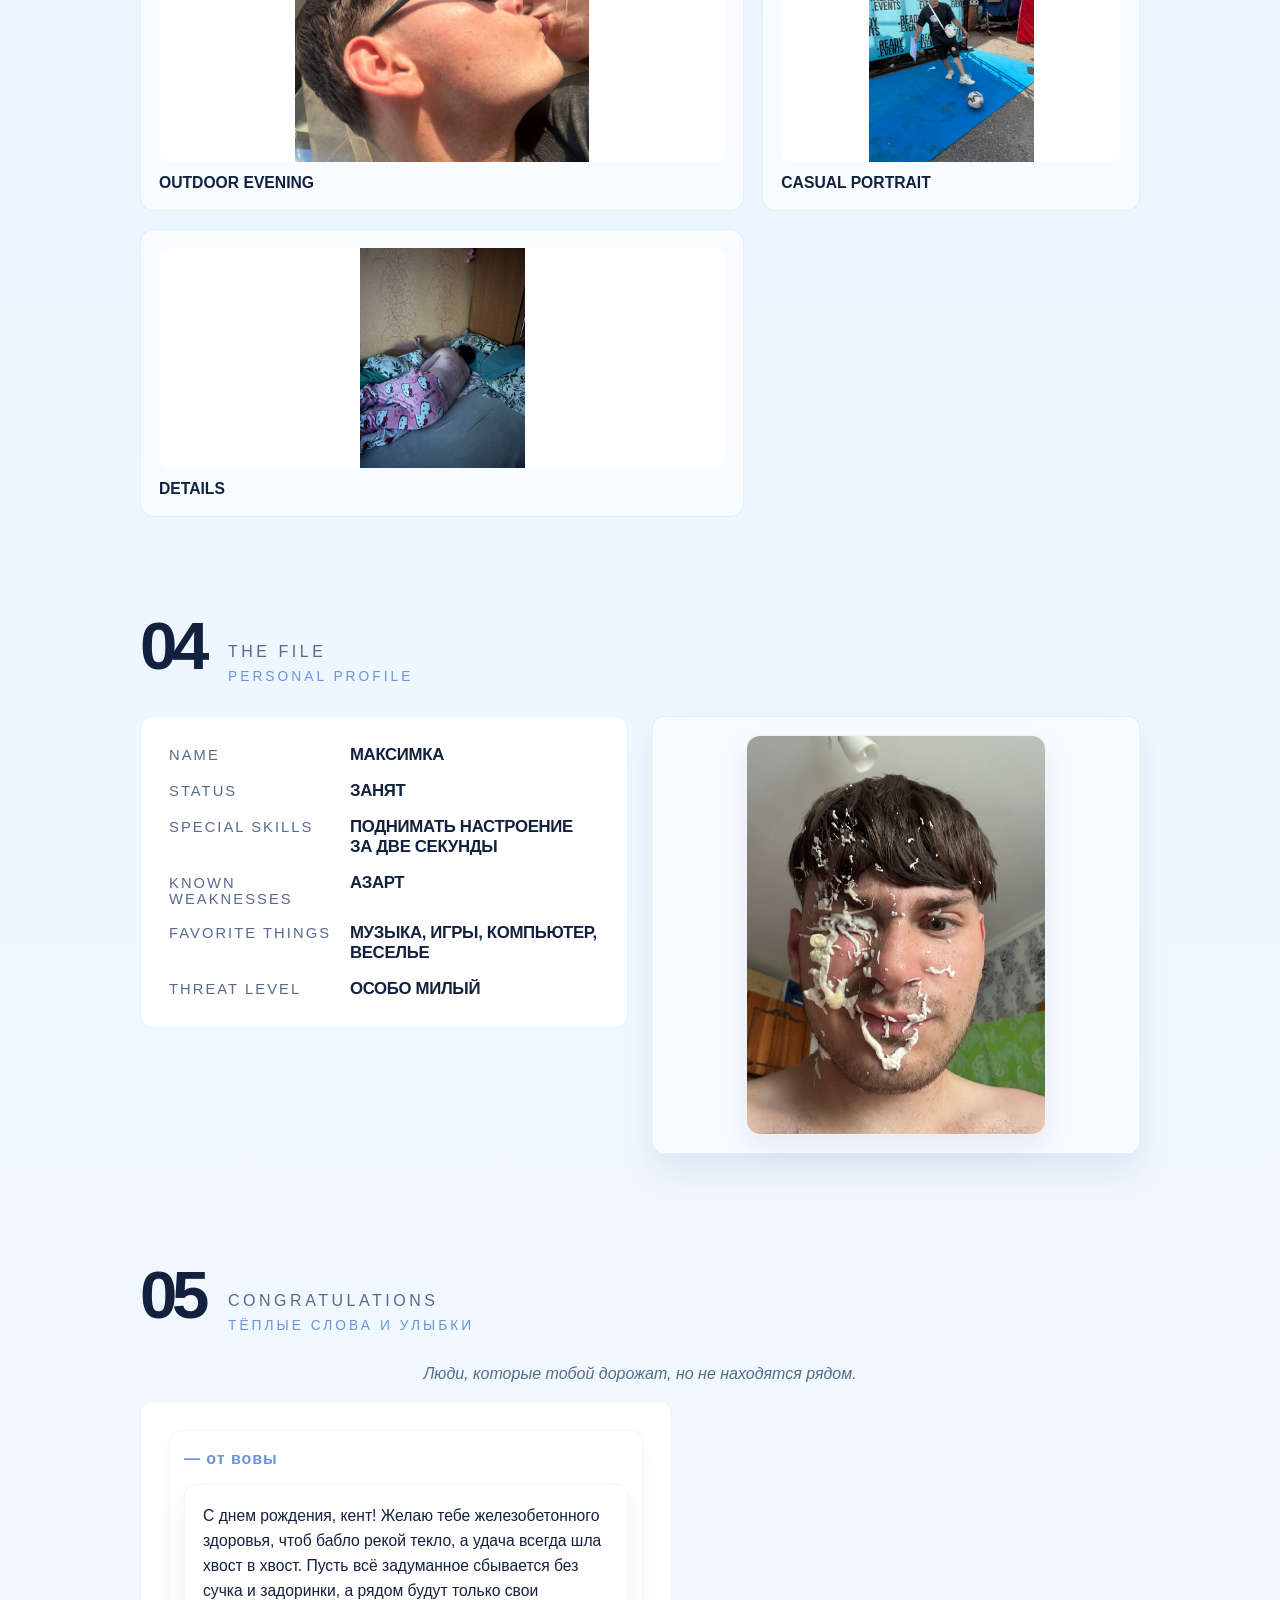
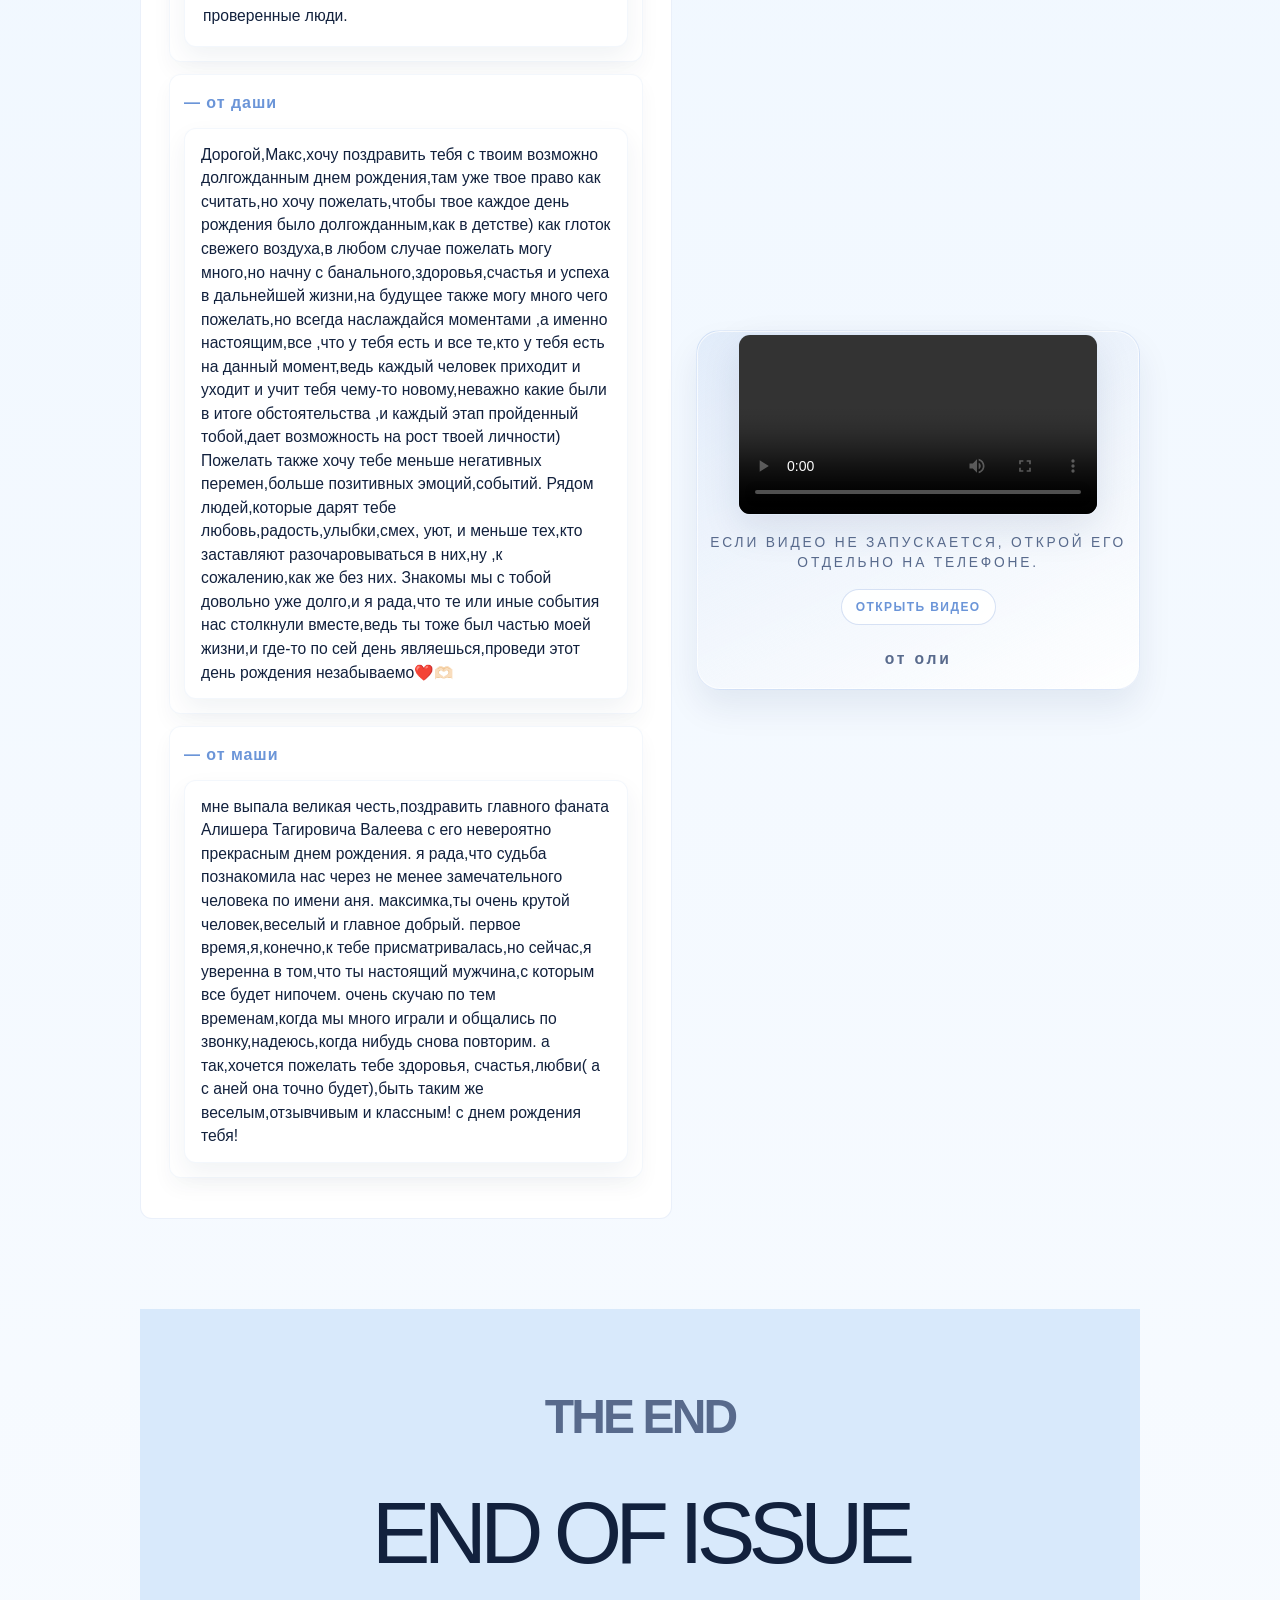
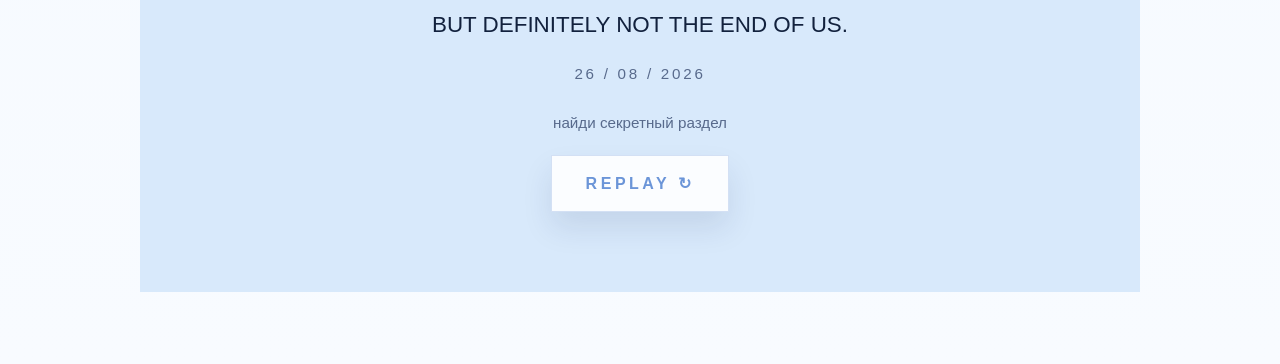
==== commit cdcb0987: "Add files via upload" ====
--- a/page2.html
+++ b/page2.html
@@ -138,7 +138,7 @@
       <div class="qa-grid">
         <article class="qa-card">
           <h3>Какая твоя самая заветная мечта?</h3>
-          <p>Двухэтажный дом..</p>
+          <p>Двухэтажный дом.</p>
         </article>
         <article class="qa-card">
           <h3>Назови три вещи, которые ты в себе любишь.</h3>
